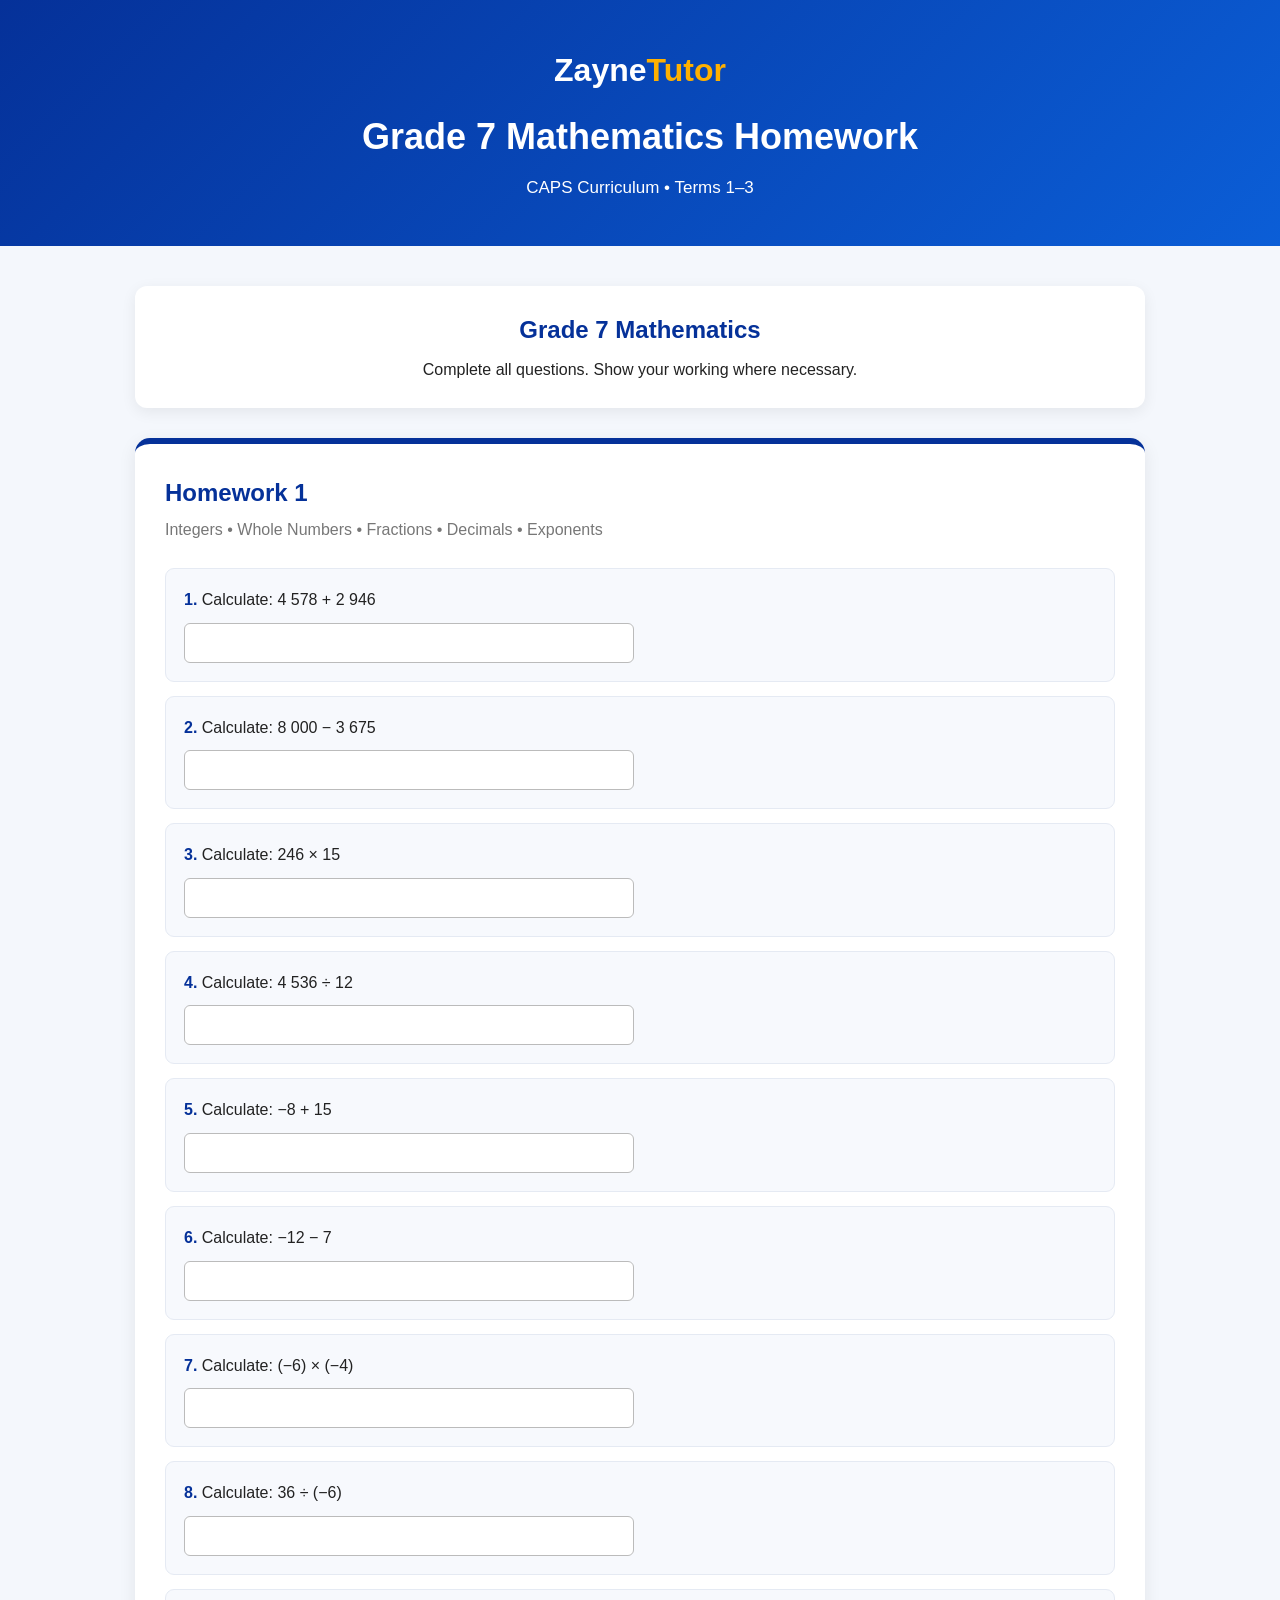
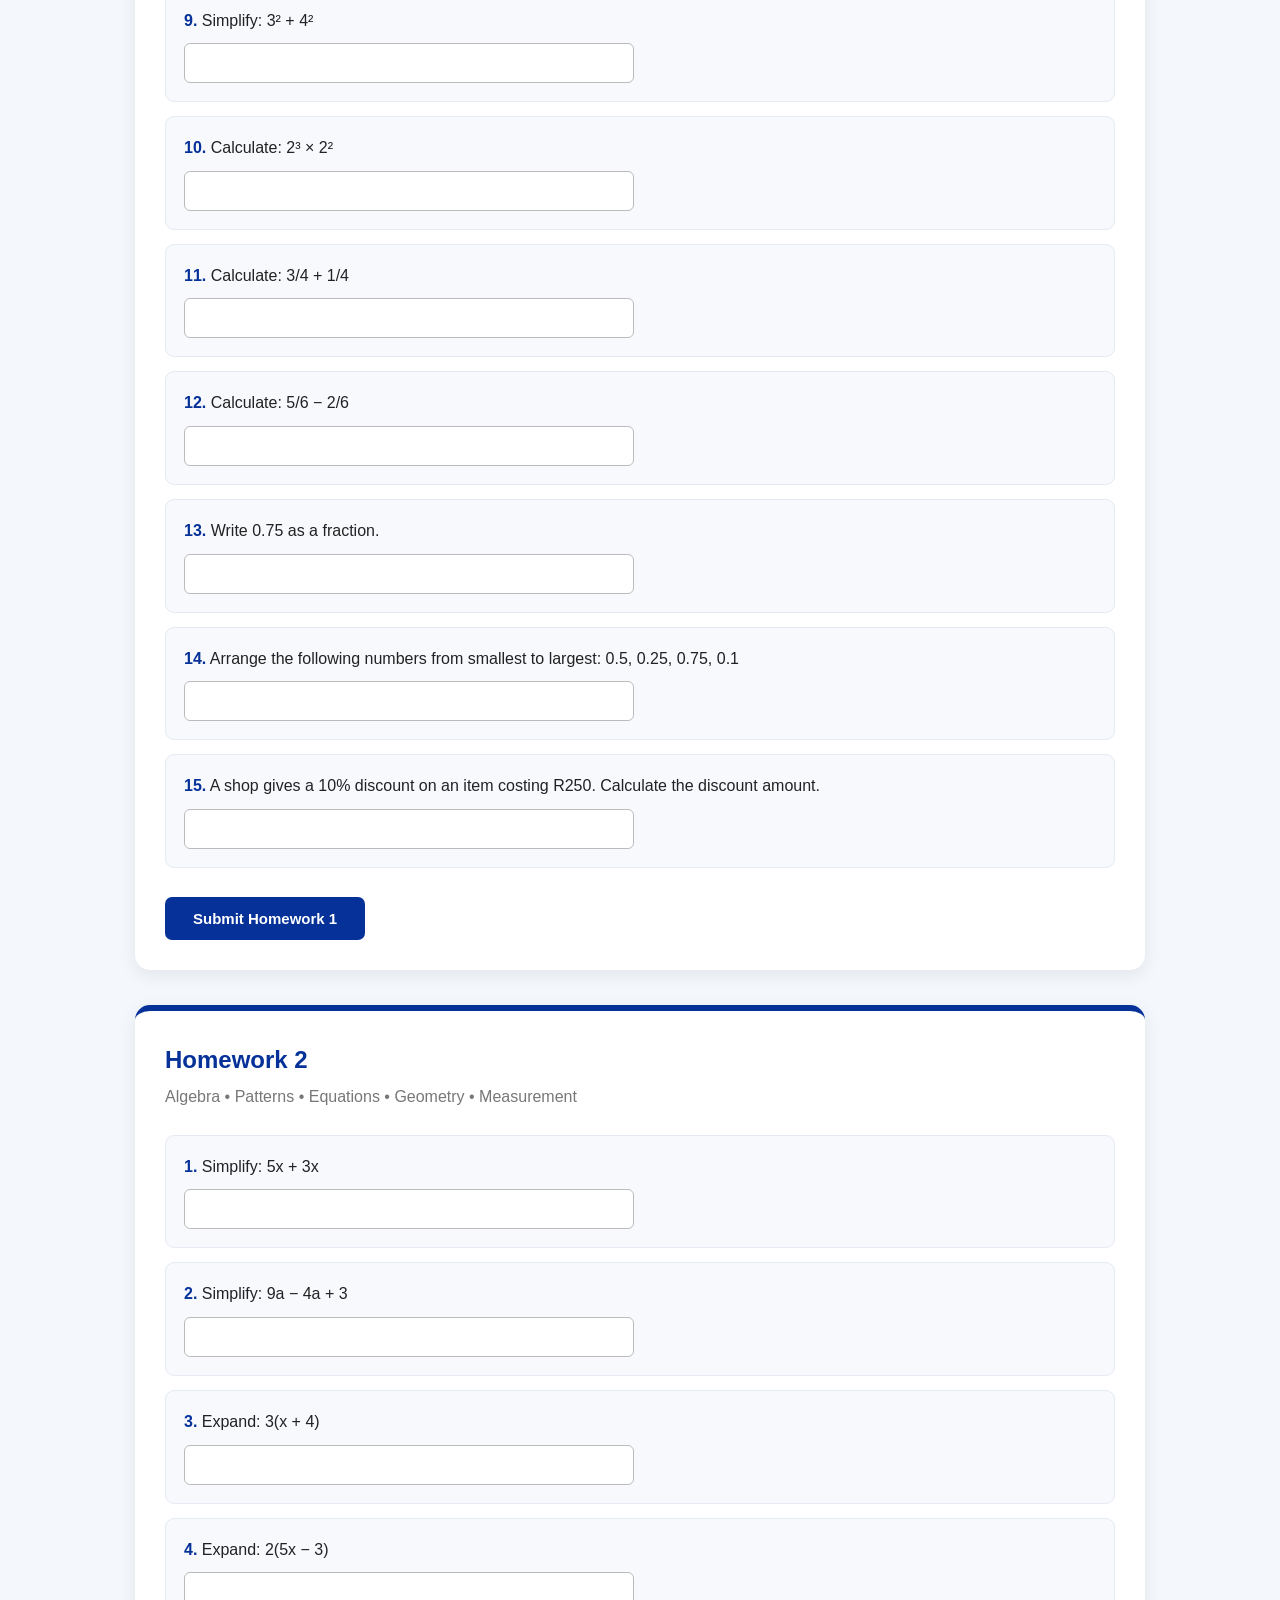
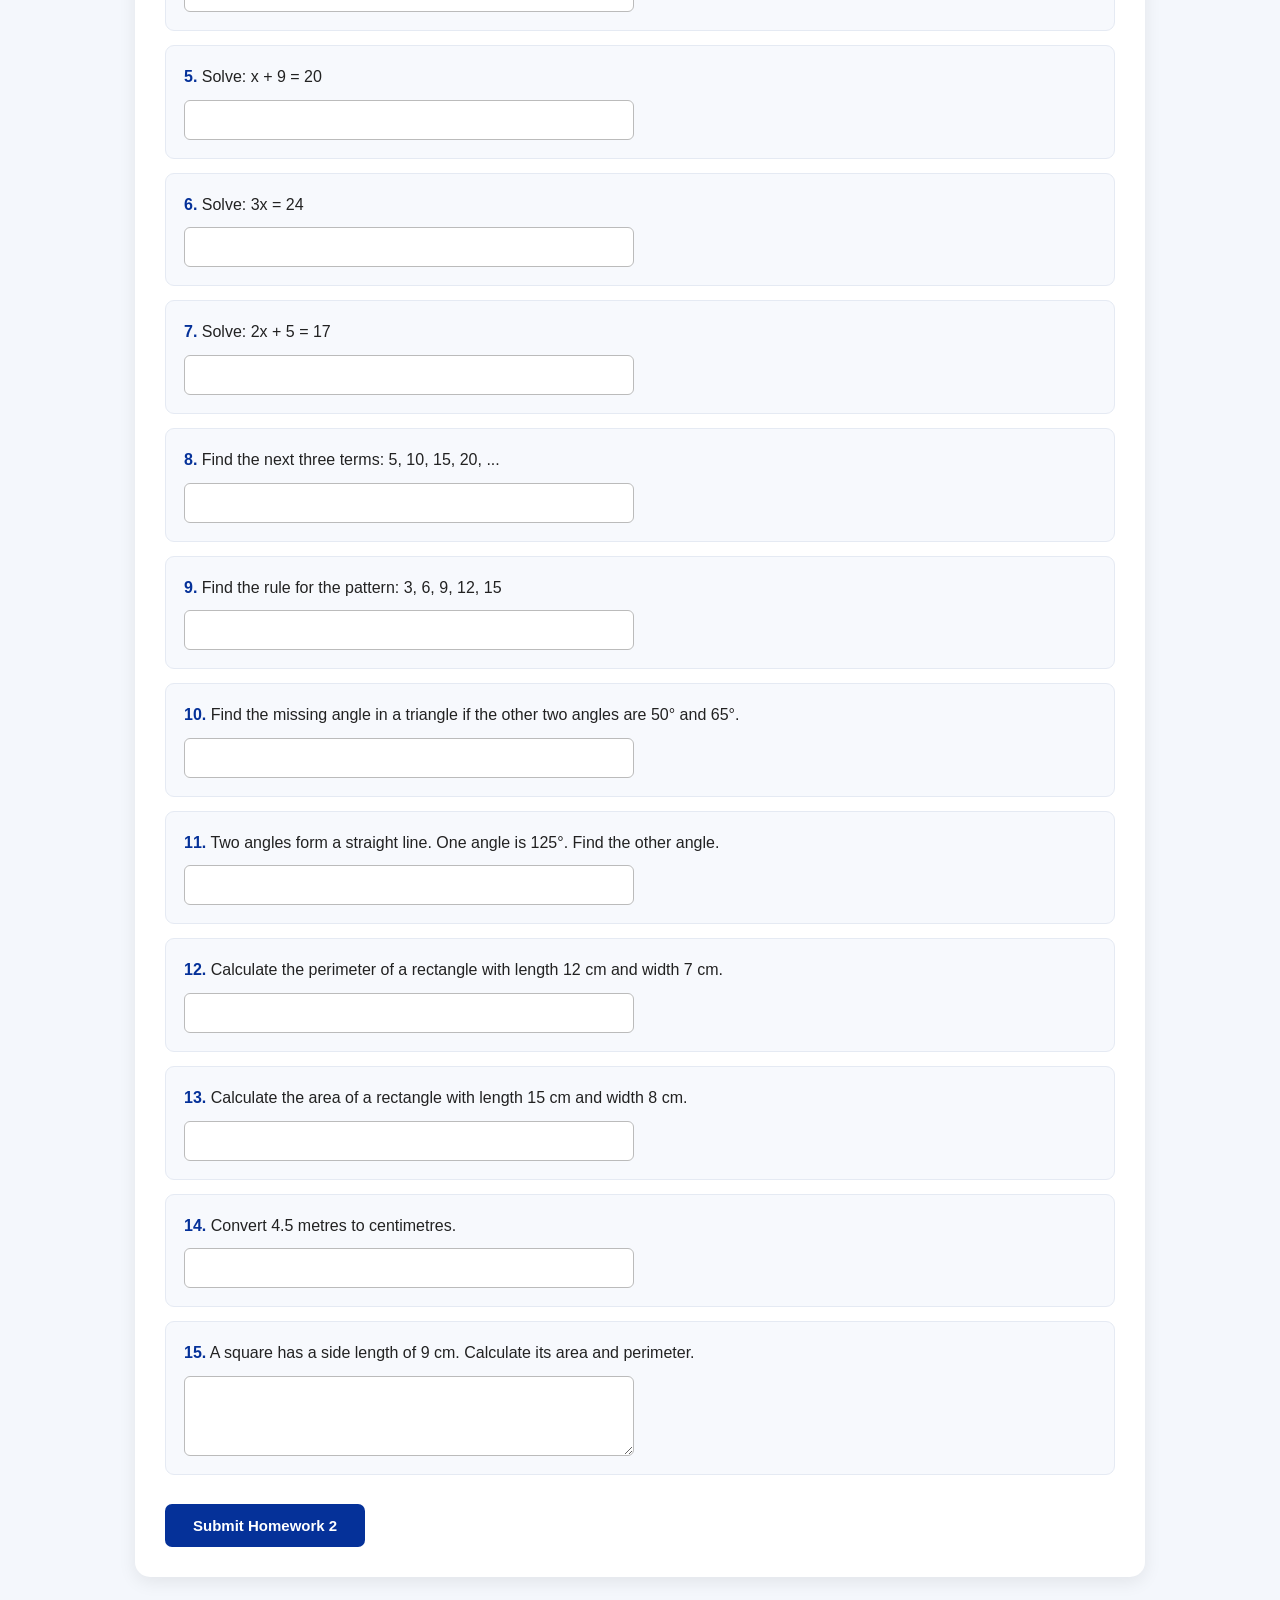
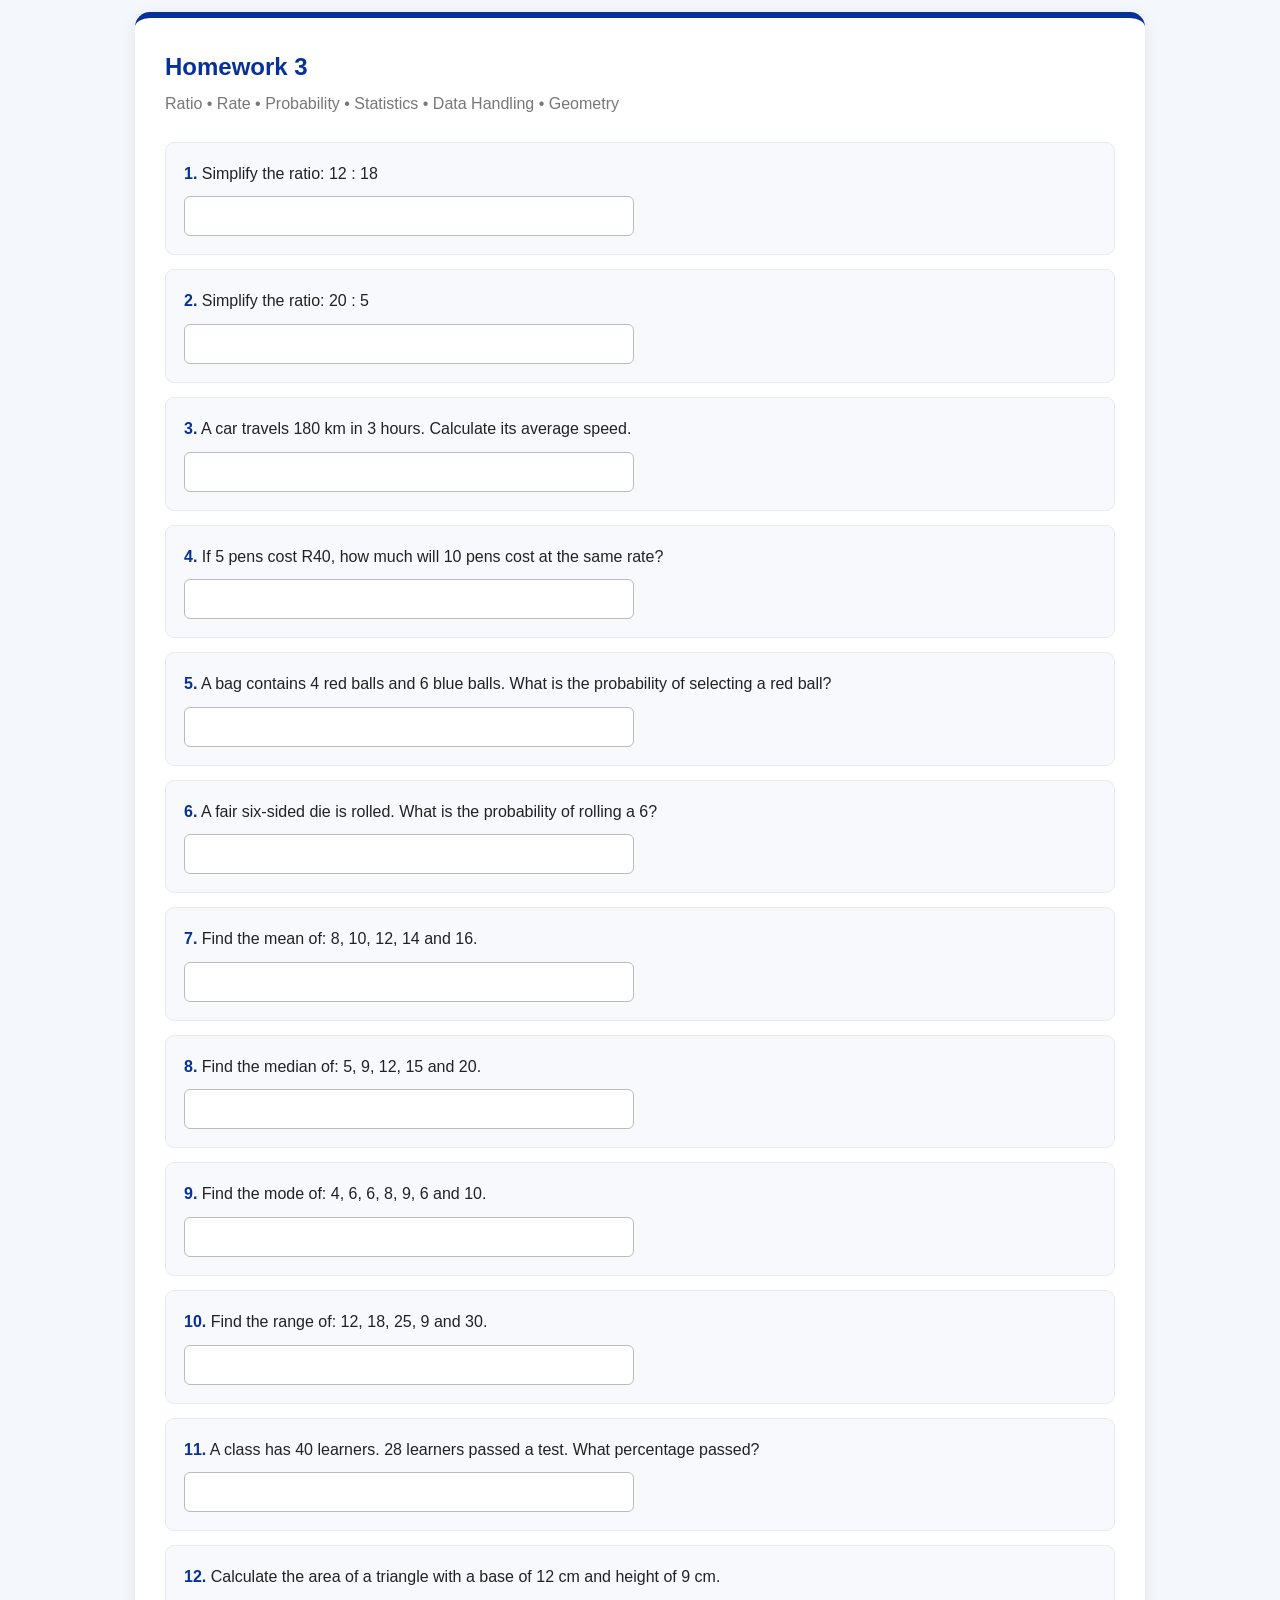
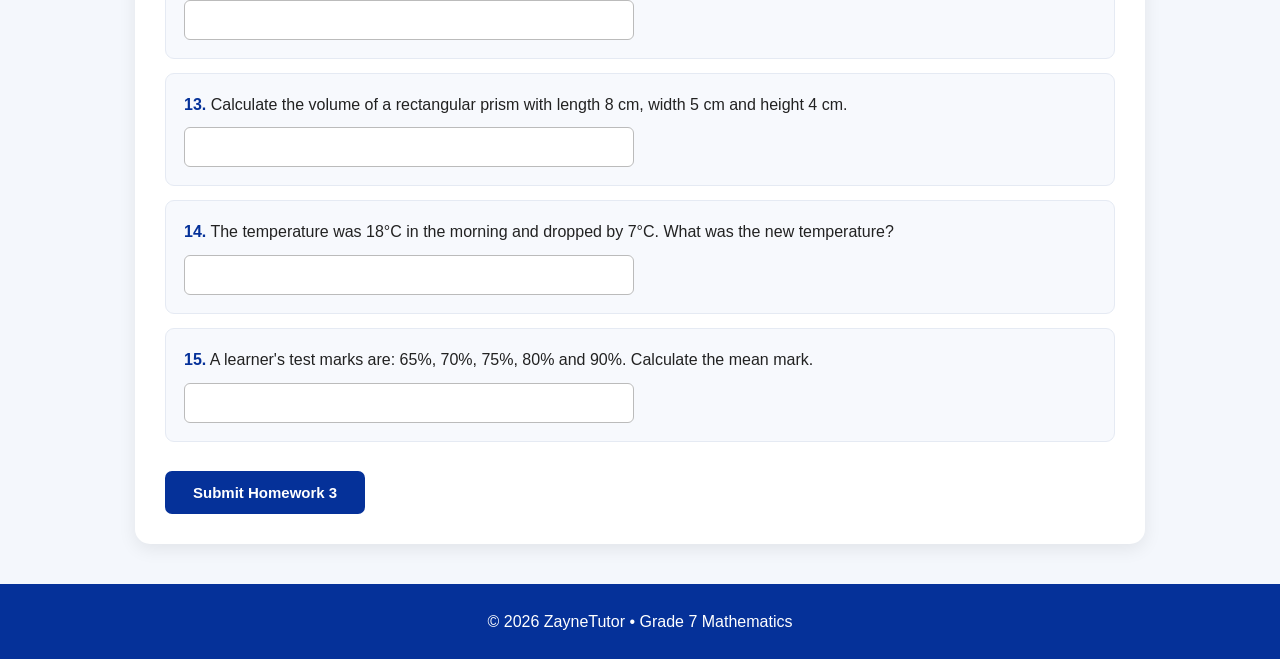
==== grade7.html @ f952f754 "added grade 7 homework" ====
<!DOCTYPE html>
<html lang="en">
<head>
    <meta charset="UTF-8">
    <meta name="viewport" content="width=device-width, initial-scale=1.0">

    <title>Grade 7 Mathematics Homework | ZayneTutor</title>

    <style>
        * {
            margin: 0;
            padding: 0;
            box-sizing: border-box;
        }

        body {
            font-family: Arial, sans-serif;
            background: #f4f7fc;
            color: #222;
            line-height: 1.6;
        }

        header {
            background: linear-gradient(135deg, #053199, #0b5ed7);
            color: white;
            text-align: center;
            padding: 45px 20px;
        }

        .logo {
            font-size: 32px;
            font-weight: bold;
            margin-bottom: 12px;
        }

        .logo span {
            color: #ffb000;
        }

        header h1 {
            font-size: 36px;
            margin-bottom: 8px;
        }

        header p {
            font-size: 17px;
        }

        .container {
            max-width: 1050px;
            margin: 40px auto;
            padding: 0 20px;
        }

        .intro {
            background: white;
            padding: 25px;
            border-radius: 12px;
            margin-bottom: 30px;
            text-align: center;
            box-shadow: 0 4px 15px rgba(0,0,0,0.07);
        }

        .intro h2 {
            color: #053199;
            margin-bottom: 8px;
        }

        .homework {
            background: white;
            padding: 30px;
            margin-bottom: 35px;
            border-radius: 15px;
            border-top: 6px solid #053199;
            box-shadow: 0 5px 18px rgba(0,0,0,0.08);
        }

        .homework h2 {
            color: #053199;
            margin-bottom: 5px;
        }

        .subtitle {
            color: #777;
            margin-bottom: 25px;
        }

        .question {
            background: #f7f9fd;
            border: 1px solid #e5eaf3;
            padding: 18px;
            margin: 14px 0;
            border-radius: 9px;
        }

        .question strong {
            color: #053199;
        }

        .answer {
            display: block;
            width: 100%;
            max-width: 450px;
            padding: 10px;
            margin-top: 10px;
            border: 1px solid #bbb;
            border-radius: 6px;
            font-size: 16px;
        }

        textarea.answer {
            min-height: 80px;
            resize: vertical;
        }

        .submit-btn {
            background: #053199;
            color: white;
            border: none;
            padding: 13px 28px;
            border-radius: 7px;
            cursor: pointer;
            margin-top: 15px;
            font-weight: bold;
            font-size: 15px;
        }

        .submit-btn:hover {
            background: #ff9800;
        }

        footer {
            background: #053199;
            color: white;
            text-align: center;
            padding: 25px;
            margin-top: 40px;
        }

        @media (max-width: 700px) {
            header h1 {
                font-size: 28px;
            }

            .homework {
                padding: 20px;
            }
        }
    </style>
</head>

<body>

<header>

    <div class="logo">
        Zayne<span>Tutor</span>
    </div>

    <h1>Grade 7 Mathematics Homework</h1>

    <p>CAPS Curriculum • Terms 1–3</p>

</header>


<main class="container">

    <div class="intro">

        <h2>Grade 7 Mathematics</h2>

        <p>
            Complete all questions. Show your working where necessary.
        </p>

    </div>


    <!-- =====================================================
         TERM 1
    ====================================================== -->

    <section class="homework">

        <h2>Homework 1</h2>

        <p class="subtitle">
            Integers • Whole Numbers • Fractions • Decimals • Exponents
        </p>


        <div class="question">
            <strong>1.</strong>
            Calculate:
            4 578 + 2 946
            <input class="answer" type="text">
        </div>


        <div class="question">
            <strong>2.</strong>
            Calculate:
            8 000 − 3 675
            <input class="answer" type="text">
        </div>


        <div class="question">
            <strong>3.</strong>
            Calculate:
            246 × 15
            <input class="answer" type="text">
        </div>


        <div class="question">
            <strong>4.</strong>
            Calculate:
            4 536 ÷ 12
            <input class="answer" type="text">
        </div>


        <div class="question">
            <strong>5.</strong>
            Calculate:
            −8 + 15
            <input class="answer" type="text">
        </div>


        <div class="question">
            <strong>6.</strong>
            Calculate:
            −12 − 7
            <input class="answer" type="text">
        </div>


        <div class="question">
            <strong>7.</strong>
            Calculate:
            (−6) × (−4)
            <input class="answer" type="text">
        </div>


        <div class="question">
            <strong>8.</strong>
            Calculate:
            36 ÷ (−6)
            <input class="answer" type="text">
        </div>


        <div class="question">
            <strong>9.</strong>
            Simplify:
            3² + 4²
            <input class="answer" type="text">
        </div>


        <div class="question">
            <strong>10.</strong>
            Calculate:
            2³ × 2²
            <input class="answer" type="text">
        </div>


        <div class="question">
            <strong>11.</strong>
            Calculate:
            3/4 + 1/4
            <input class="answer" type="text">
        </div>


        <div class="question">
            <strong>12.</strong>
            Calculate:
            5/6 − 2/6
            <input class="answer" type="text">
        </div>


        <div class="question">
            <strong>13.</strong>
            Write 0.75 as a fraction.
            <input class="answer" type="text">
        </div>


        <div class="question">
            <strong>14.</strong>
            Arrange the following numbers from smallest
            to largest:
            0.5, 0.25, 0.75, 0.1
            <input class="answer" type="text">
        </div>


        <div class="question">
            <strong>15.</strong>
            A shop gives a 10% discount on an item
            costing R250. Calculate the discount amount.
            <input class="answer" type="text">
        </div>


        <button class="submit-btn">
            Submit Homework 1
        </button>

    </section>


    <!-- =====================================================
         TERM 2
    ====================================================== -->

    <section class="homework">

        <h2>Homework 2</h2>

        <p class="subtitle">
            Algebra • Patterns • Equations • Geometry • Measurement
        </p>


        <div class="question">
            <strong>1.</strong>
            Simplify:
            5x + 3x
            <input class="answer" type="text">
        </div>


        <div class="question">
            <strong>2.</strong>
            Simplify:
            9a − 4a + 3
            <input class="answer" type="text">
        </div>


        <div class="question">
            <strong>3.</strong>
            Expand:
            3(x + 4)
            <input class="answer" type="text">
        </div>


        <div class="question">
            <strong>4.</strong>
            Expand:
            2(5x − 3)
            <input class="answer" type="text">
        </div>


        <div class="question">
            <strong>5.</strong>
            Solve:
            x + 9 = 20
            <input class="answer" type="text">
        </div>


        <div class="question">
            <strong>6.</strong>
            Solve:
            3x = 24
            <input class="answer" type="text">
        </div>


        <div class="question">
            <strong>7.</strong>
            Solve:
            2x + 5 = 17
            <input class="answer" type="text">
        </div>


        <div class="question">
            <strong>8.</strong>
            Find the next three terms:
            5, 10, 15, 20, ...
            <input class="answer" type="text">
        </div>


        <div class="question">
            <strong>9.</strong>
            Find the rule for the pattern:
            3, 6, 9, 12, 15
            <input class="answer" type="text">
        </div>


        <div class="question">
            <strong>10.</strong>
            Find the missing angle in a triangle
            if the other two angles are 50° and 65°.
            <input class="answer" type="text">
        </div>


        <div class="question">
            <strong>11.</strong>
            Two angles form a straight line.
            One angle is 125°.
            Find the other angle.
            <input class="answer" type="text">
        </div>


        <div class="question">
            <strong>12.</strong>
            Calculate the perimeter of a rectangle
            with length 12 cm and width 7 cm.
            <input class="answer" type="text">
        </div>


        <div class="question">
            <strong>13.</strong>
            Calculate the area of a rectangle
            with length 15 cm and width 8 cm.
            <input class="answer" type="text">
        </div>


        <div class="question">
            <strong>14.</strong>
            Convert 4.5 metres to centimetres.
            <input class="answer" type="text">
        </div>


        <div class="question">
            <strong>15.</strong>
            A square has a side length of 9 cm.
            Calculate its area and perimeter.
            <textarea class="answer"></textarea>
        </div>


        <button class="submit-btn">
            Submit Homework 2
        </button>

    </section>


    <!-- =====================================================
         TERM 3
    ====================================================== -->

    <section class="homework">

        <h2>Homework 3</h2>

        <p class="subtitle">
            Ratio • Rate • Probability • Statistics • Data Handling • Geometry
        </p>


        <div class="question">
            <strong>1.</strong>
            Simplify the ratio:
            12 : 18
            <input class="answer" type="text">
        </div>


        <div class="question">
            <strong>2.</strong>
            Simplify the ratio:
            20 : 5
            <input class="answer" type="text">
        </div>


        <div class="question">
            <strong>3.</strong>
            A car travels 180 km in 3 hours.
            Calculate its average speed.
            <input class="answer" type="text">
        </div>


        <div class="question">
            <strong>4.</strong>
            If 5 pens cost R40,
            how much will 10 pens cost at the same rate?
            <input class="answer" type="text">
        </div>


        <div class="question">
            <strong>5.</strong>
            A bag contains 4 red balls and 6 blue balls.
            What is the probability of selecting a red ball?
            <input class="answer" type="text">
        </div>


        <div class="question">
            <strong>6.</strong>
            A fair six-sided die is rolled.
            What is the probability of rolling a 6?
            <input class="answer" type="text">
        </div>


        <div class="question">
            <strong>7.</strong>
            Find the mean of:
            8, 10, 12, 14 and 16.
            <input class="answer" type="text">
        </div>


        <div class="question">
            <strong>8.</strong>
            Find the median of:
            5, 9, 12, 15 and 20.
            <input class="answer" type="text">
        </div>


        <div class="question">
            <strong>9.</strong>
            Find the mode of:
            4, 6, 6, 8, 9, 6 and 10.
            <input class="answer" type="text">
        </div>


        <div class="question">
            <strong>10.</strong>
            Find the range of:
            12, 18, 25, 9 and 30.
            <input class="answer" type="text">
        </div>


        <div class="question">
            <strong>11.</strong>
            A class has 40 learners.
            28 learners passed a test.
            What percentage passed?
            <input class="answer" type="text">
        </div>


        <div class="question">
            <strong>12.</strong>
            Calculate the area of a triangle
            with a base of 12 cm and height of 9 cm.
            <input class="answer" type="text">
        </div>


        <div class="question">
            <strong>13.</strong>
            Calculate the volume of a rectangular prism
            with length 8 cm, width 5 cm and height 4 cm.
            <input class="answer" type="text">
        </div>


        <div class="question">
            <strong>14.</strong>
            The temperature was 18°C in the morning
            and dropped by 7°C.
            What was the new temperature?
            <input class="answer" type="text">
        </div>


        <div class="question">
            <strong>15.</strong>
            A learner's test marks are:
            65%, 70%, 75%, 80% and 90%.
            Calculate the mean mark.
            <input class="answer" type="text">
        </div>


        <button class="submit-btn">
            Submit Homework 3
        </button>

    </section>

</main>


<footer>

    <p>&copy; 2026 ZayneTutor • Grade 7 Mathematics</p>

</footer>

</body>
</html>
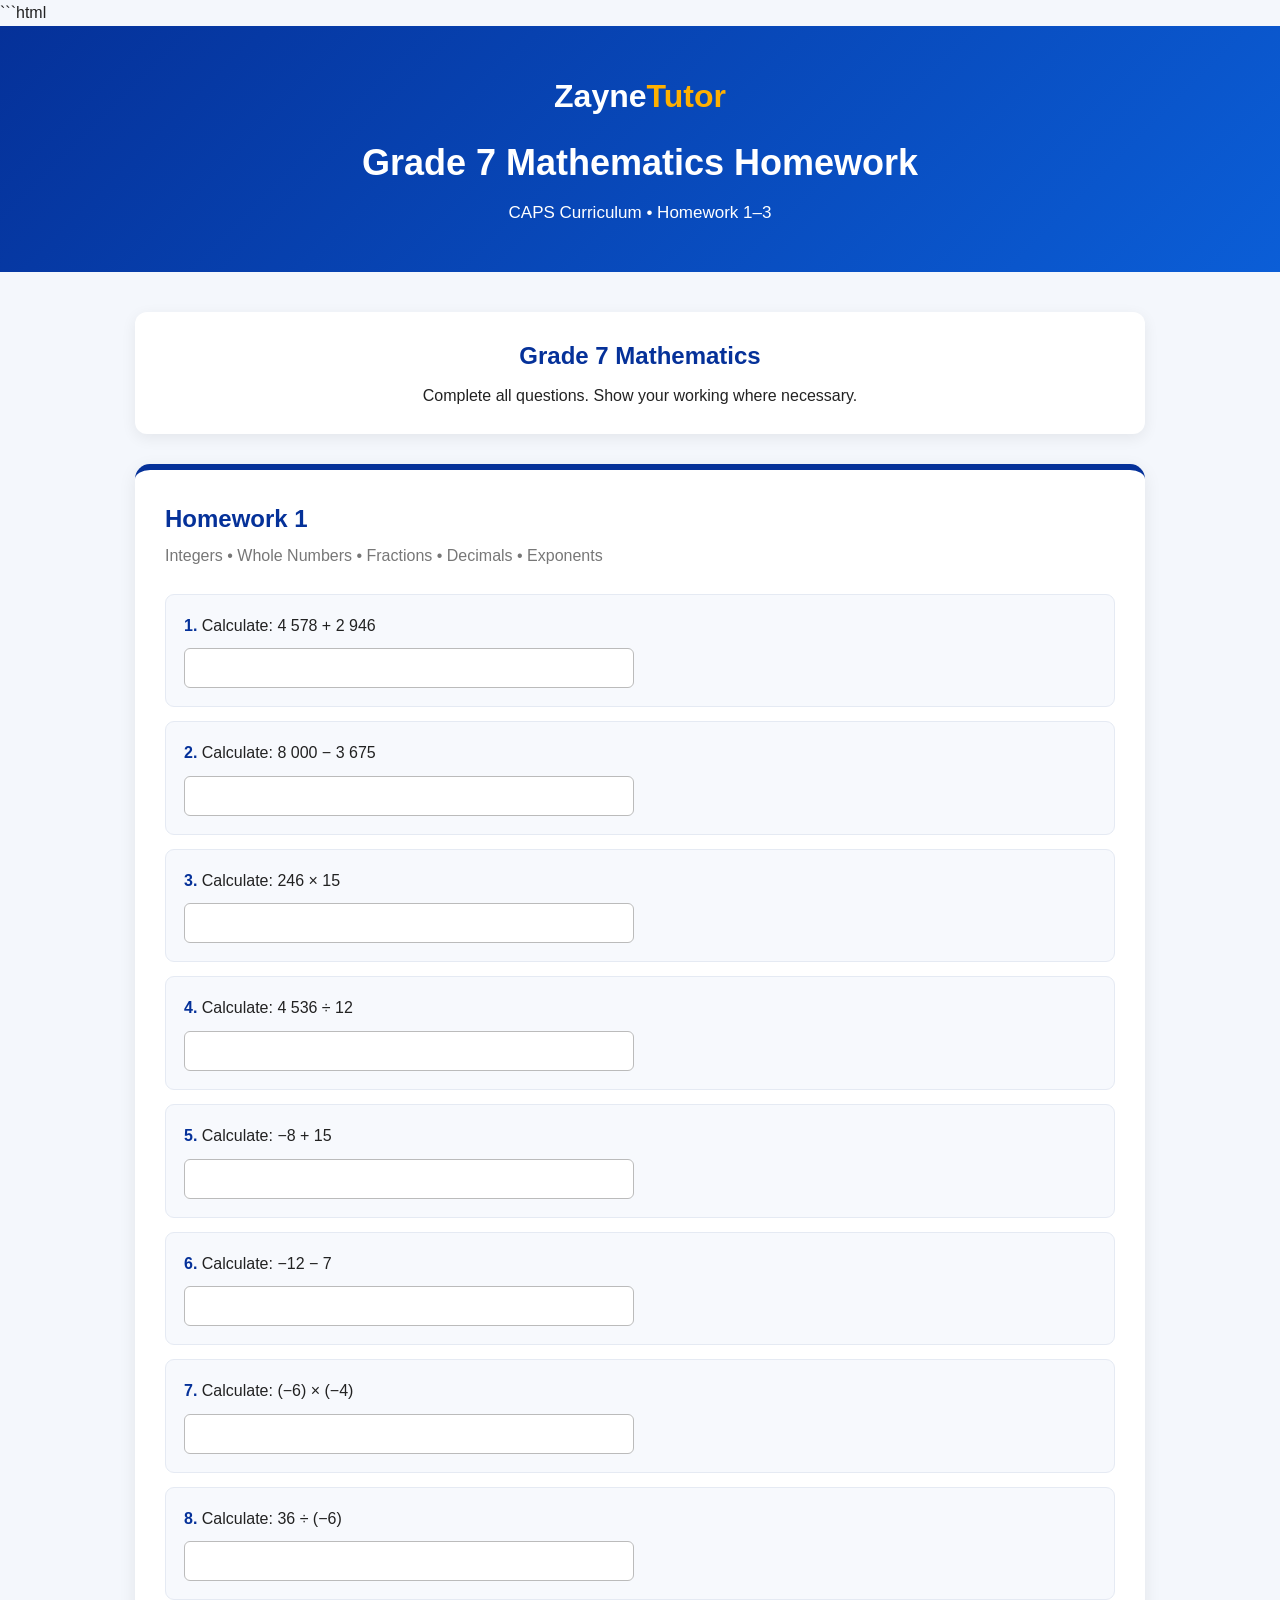
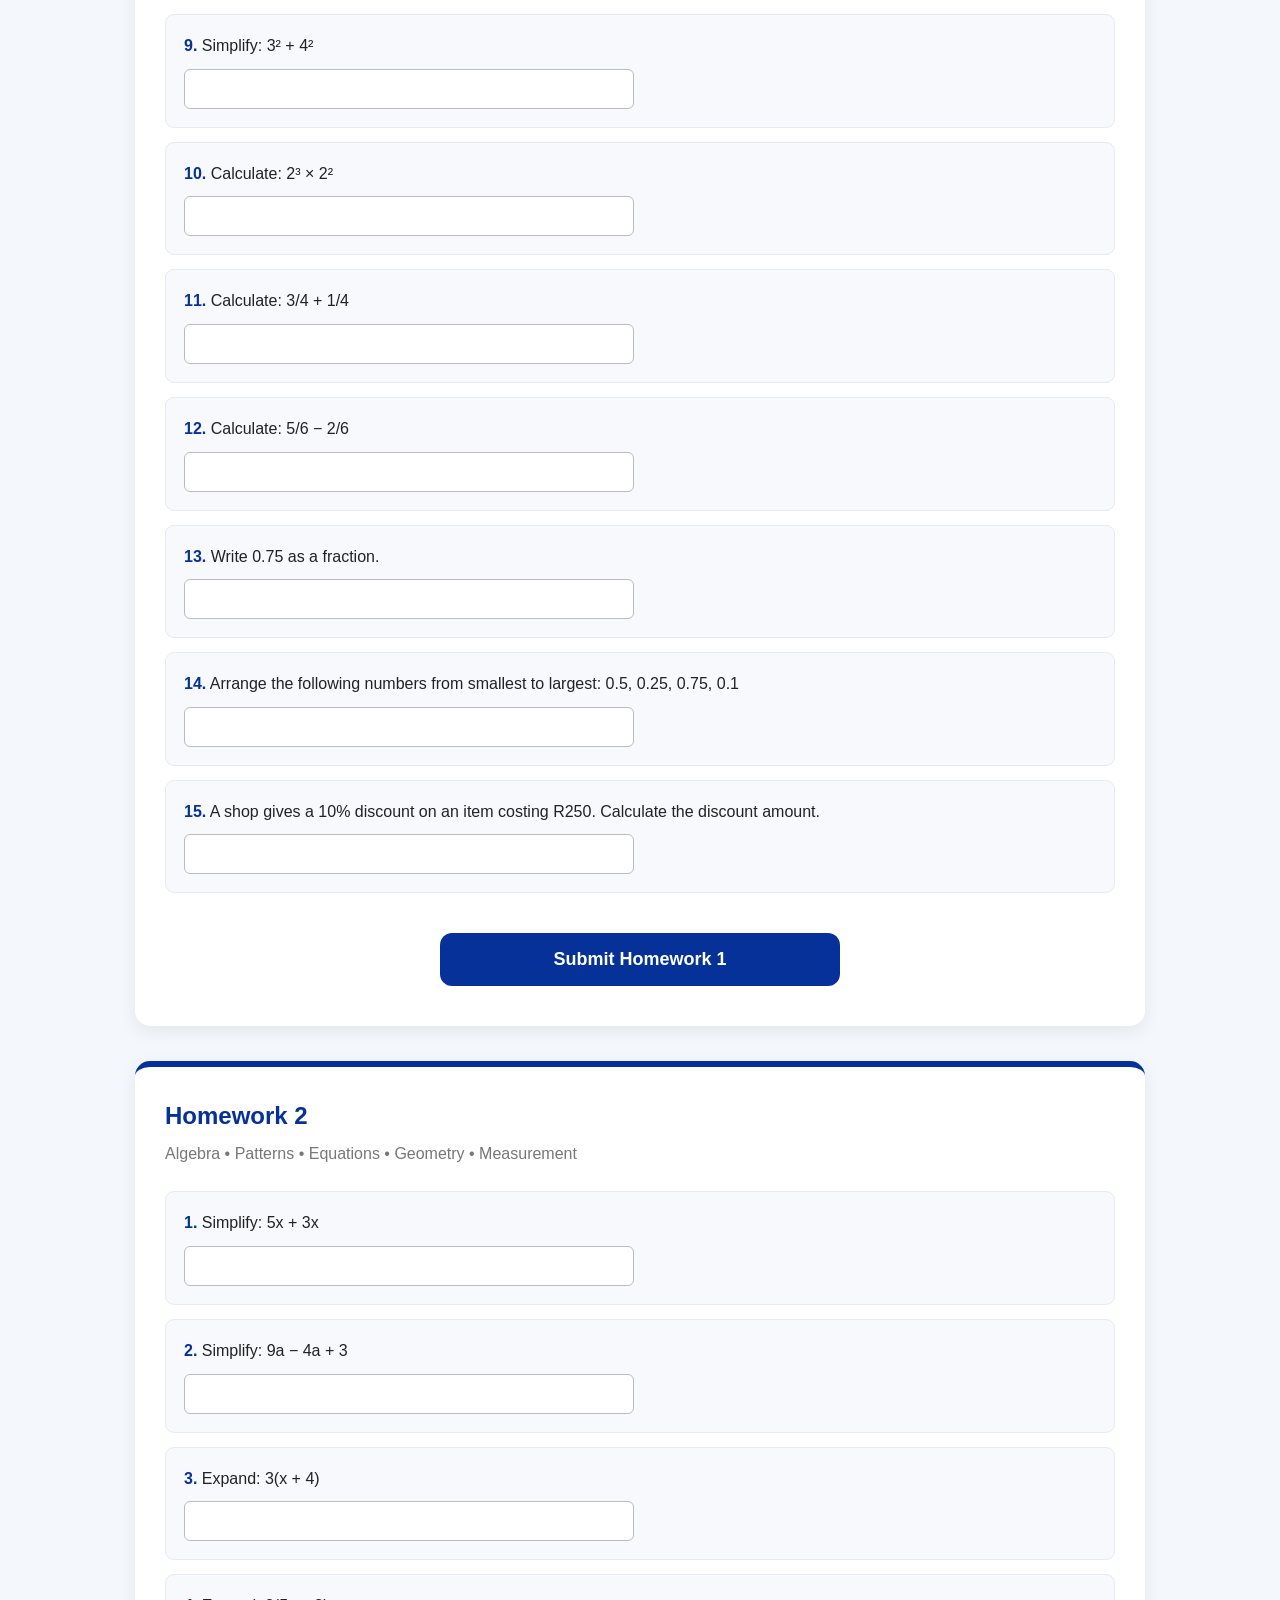
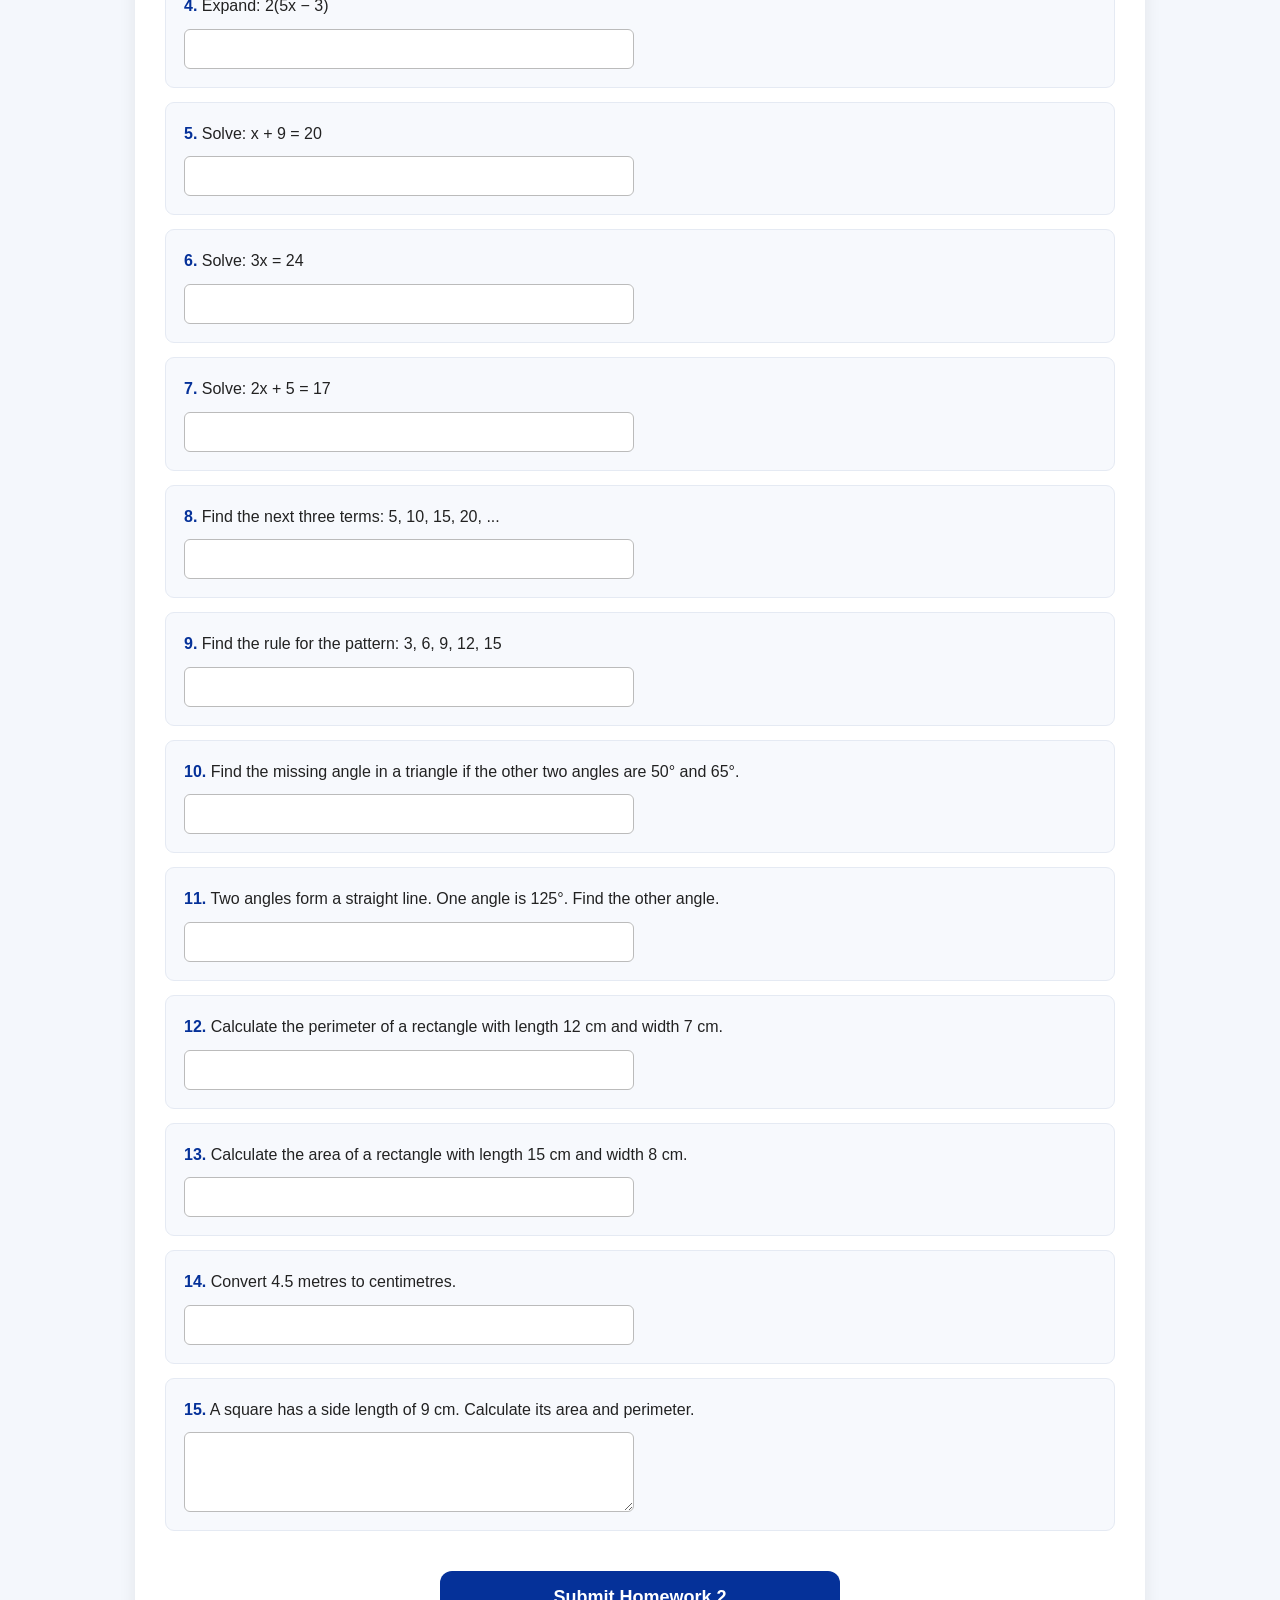
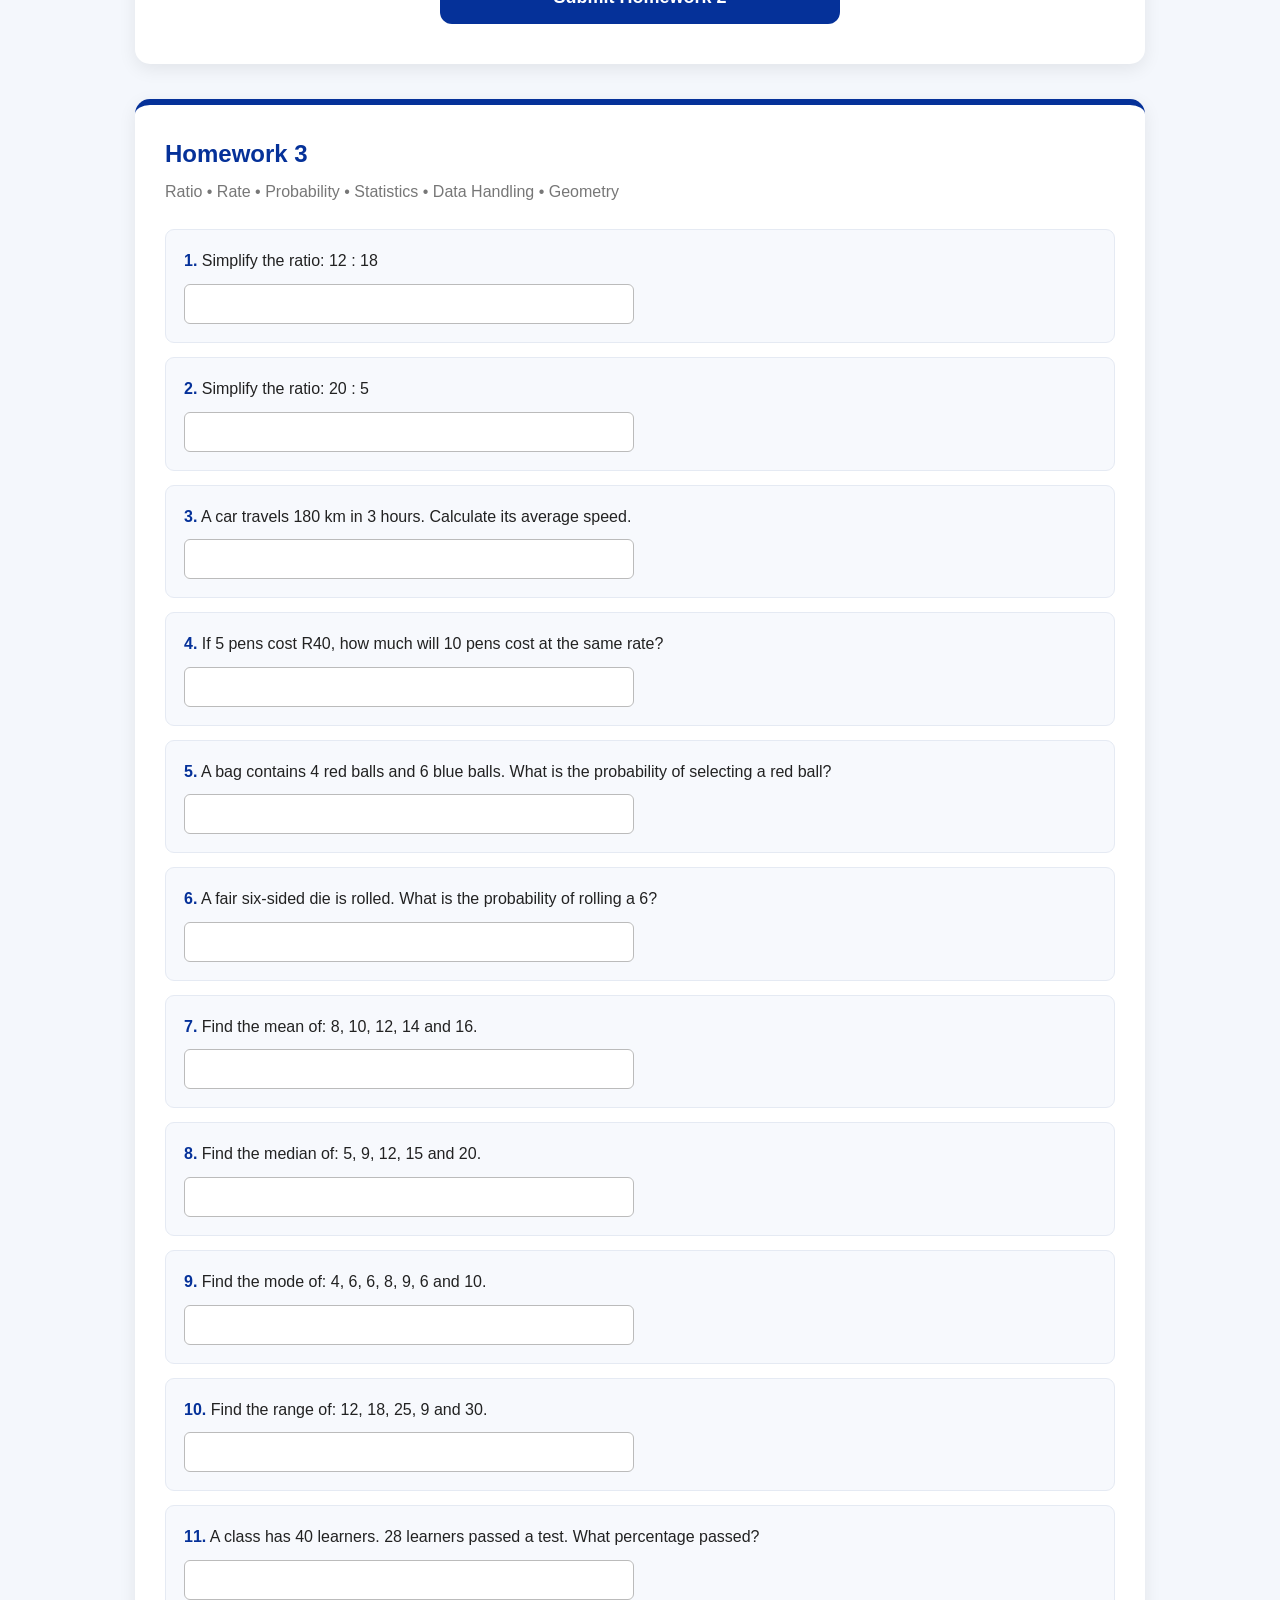
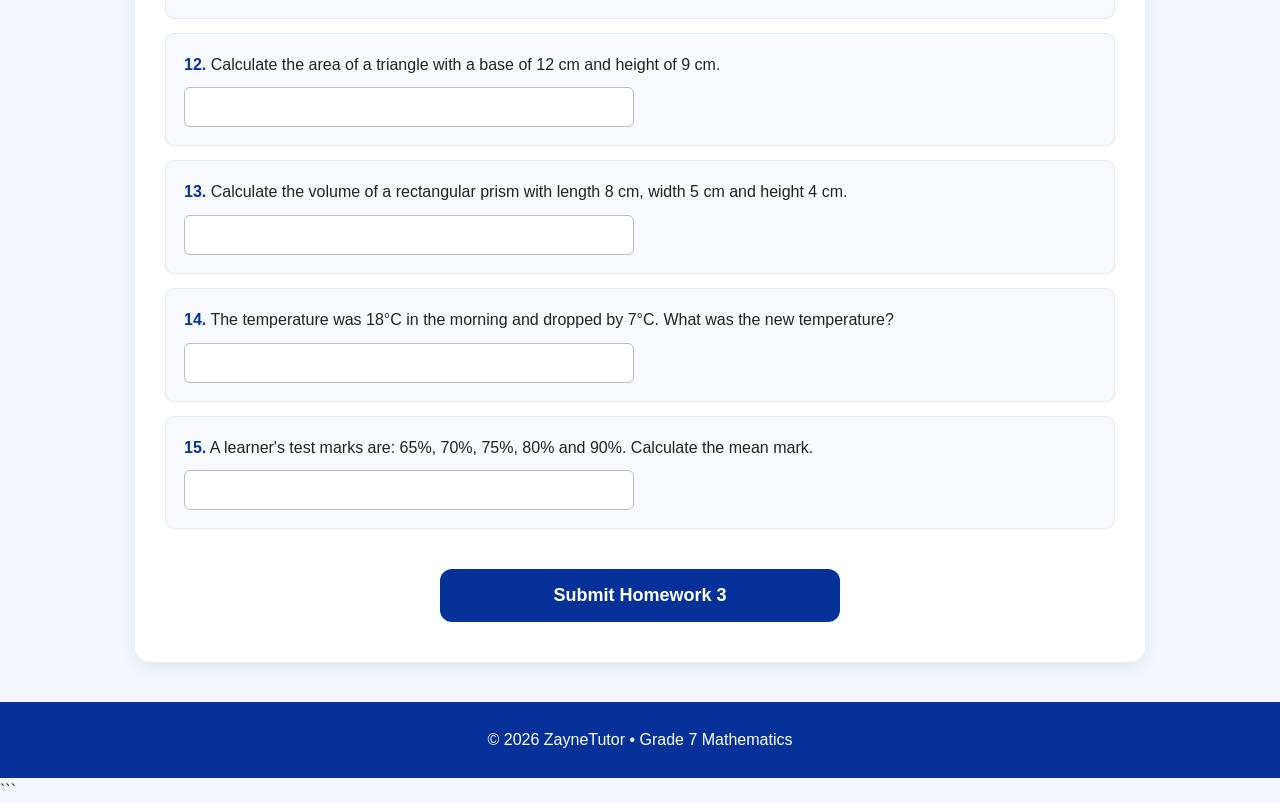
==== commit 2bb42a55: "set automatic marking" ====
--- a/grade7.html
+++ b/grade7.html
@@ -1,4 +1,4 @@
-
+```html
 <!DOCTYPE html>
 <html lang="en">
 <head>
@@ -115,19 +115,116 @@
         }
 
         .submit-btn {
+            display: block;
+            width: 100%;
+            max-width: 400px;
+            margin: 40px auto 10px;
+            padding: 16px;
+            border: none;
+            border-radius: 12px;
             background: #053199;
             color: white;
-            border: none;
-            padding: 13px 28px;
-            border-radius: 7px;
+            font-size: 18px;
+            font-weight: bold;
             cursor: pointer;
-            margin-top: 15px;
-            font-weight: bold;
-            font-size: 15px;
         }
 
         .submit-btn:hover {
-            background: #ff9800;
+            background: #0b5ed7;
+        }
+
+        /* =========================
+           RESULTS
+        ========================= */
+
+        .results-box {
+            max-width: 1000px;
+            margin: 40px auto;
+            padding: 30px;
+            background: white;
+            border-radius: 20px;
+            box-shadow: 0 10px 30px rgba(0,0,0,0.08);
+        }
+
+        .results-box h2 {
+            color: #053199;
+            text-align: center;
+            margin-bottom: 25px;
+        }
+
+        .result-summary {
+            display: grid;
+            grid-template-columns: repeat(4, 1fr);
+            gap: 15px;
+        }
+
+        .result-summary > div {
+            padding: 20px;
+            background: #f4f7fc;
+            border-radius: 15px;
+            text-align: center;
+        }
+
+        .result-summary span {
+            display: block;
+            color: #555;
+            margin-bottom: 8px;
+        }
+
+        .result-summary strong {
+            display: block;
+            font-size: 24px;
+            color: #053199;
+        }
+
+        .result-summary .overall {
+            background: #053199;
+            color: white;
+        }
+
+        .result-summary .overall span,
+        .result-summary .overall strong,
+        .result-summary .overall small {
+            color: white;
+        }
+
+        #feedback {
+            text-align: center;
+            margin: 25px 0;
+            color: #053199;
+        }
+
+        .answer-result {
+            padding: 12px 15px;
+            margin: 8px 0;
+            border-radius: 10px;
+        }
+
+        .correct-result {
+            background: #e8f7ee;
+            border-left: 5px solid #28a745;
+        }
+
+        .incorrect-result {
+            background: #fff0f0;
+            border-left: 5px solid #dc3545;
+        }
+
+        .incorrect-result span {
+            display: block;
+            margin-top: 5px;
+        }
+
+        input.correct,
+        textarea.correct {
+            border: 2px solid #28a745;
+            background: #e8f7ee;
+        }
+
+        input.incorrect,
+        textarea.incorrect {
+            border: 2px solid #dc3545;
+            background: #fff0f0;
         }
 
         footer {
@@ -138,7 +235,24 @@
             margin-top: 40px;
         }
 
+        @media (max-width: 768px) {
+
+            .result-summary {
+                grid-template-columns: 1fr 1fr;
+            }
+
+        }
+
+        @media (max-width: 500px) {
+
+            .result-summary {
+                grid-template-columns: 1fr;
+            }
+
+        }
+
         @media (max-width: 700px) {
+
             header h1 {
                 font-size: 28px;
             }
@@ -146,6 +260,7 @@
             .homework {
                 padding: 20px;
             }
+
         }
     </style>
 </head>
@@ -160,7 +275,7 @@
 
     <h1>Grade 7 Mathematics Homework</h1>
 
-    <p>CAPS Curriculum • Terms 1–3</p>
+    <p>CAPS Curriculum • Homework 1–3</p>
 
 </header>
 
@@ -179,7 +294,7 @@
 
 
     <!-- =====================================================
-         TERM 1
+         HOMEWORK 1
     ====================================================== -->
 
     <section class="homework">
@@ -195,123 +310,109 @@
             <strong>1.</strong>
             Calculate:
             4 578 + 2 946
-            <input class="answer" type="text">
-        </div>
-
+            <input class="answer" type="text" id="q1">
+        </div>
 
         <div class="question">
             <strong>2.</strong>
             Calculate:
             8 000 − 3 675
-            <input class="answer" type="text">
-        </div>
-
+            <input class="answer" type="text" id="q2">
+        </div>
 
         <div class="question">
             <strong>3.</strong>
             Calculate:
             246 × 15
-            <input class="answer" type="text">
-        </div>
-
+            <input class="answer" type="text" id="q3">
+        </div>
 
         <div class="question">
             <strong>4.</strong>
             Calculate:
             4 536 ÷ 12
-            <input class="answer" type="text">
-        </div>
-
+            <input class="answer" type="text" id="q4">
+        </div>
 
         <div class="question">
             <strong>5.</strong>
             Calculate:
             −8 + 15
-            <input class="answer" type="text">
-        </div>
-
+            <input class="answer" type="text" id="q5">
+        </div>
 
         <div class="question">
             <strong>6.</strong>
             Calculate:
             −12 − 7
-            <input class="answer" type="text">
-        </div>
-
+            <input class="answer" type="text" id="q6">
+        </div>
 
         <div class="question">
             <strong>7.</strong>
             Calculate:
             (−6) × (−4)
-            <input class="answer" type="text">
-        </div>
-
+            <input class="answer" type="text" id="q7">
+        </div>
 
         <div class="question">
             <strong>8.</strong>
             Calculate:
             36 ÷ (−6)
-            <input class="answer" type="text">
-        </div>
-
+            <input class="answer" type="text" id="q8">
+        </div>
 
         <div class="question">
             <strong>9.</strong>
             Simplify:
             3² + 4²
-            <input class="answer" type="text">
-        </div>
-
+            <input class="answer" type="text" id="q9">
+        </div>
 
         <div class="question">
             <strong>10.</strong>
             Calculate:
             2³ × 2²
-            <input class="answer" type="text">
-        </div>
-
+            <input class="answer" type="text" id="q10">
+        </div>
 
         <div class="question">
             <strong>11.</strong>
             Calculate:
             3/4 + 1/4
-            <input class="answer" type="text">
-        </div>
-
+            <input class="answer" type="text" id="q11">
+        </div>
 
         <div class="question">
             <strong>12.</strong>
             Calculate:
             5/6 − 2/6
-            <input class="answer" type="text">
-        </div>
-
+            <input class="answer" type="text" id="q12">
+        </div>
 
         <div class="question">
             <strong>13.</strong>
             Write 0.75 as a fraction.
-            <input class="answer" type="text">
-        </div>
-
+            <input class="answer" type="text" id="q13">
+        </div>
 
         <div class="question">
             <strong>14.</strong>
             Arrange the following numbers from smallest
             to largest:
             0.5, 0.25, 0.75, 0.1
-            <input class="answer" type="text">
-        </div>
-
+            <input class="answer" type="text" id="q14">
+        </div>
 
         <div class="question">
             <strong>15.</strong>
             A shop gives a 10% discount on an item
             costing R250. Calculate the discount amount.
-            <input class="answer" type="text">
-        </div>
-
-
-        <button class="submit-btn">
+            <input class="answer" type="text" id="q15">
+        </div>
+
+
+        <button class="submit-btn" onclick="markHomework(1, 15)">
             Submit Homework 1
         </button>
 
@@ -319,7 +420,7 @@
 
 
     <!-- =====================================================
-         TERM 2
+         HOMEWORK 2
     ====================================================== -->
 
     <section class="homework">
@@ -335,123 +436,109 @@
             <strong>1.</strong>
             Simplify:
             5x + 3x
-            <input class="answer" type="text">
-        </div>
-
+            <input class="answer" type="text" id="q16">
+        </div>
 
         <div class="question">
             <strong>2.</strong>
             Simplify:
             9a − 4a + 3
-            <input class="answer" type="text">
-        </div>
-
+            <input class="answer" type="text" id="q17">
+        </div>
 
         <div class="question">
             <strong>3.</strong>
             Expand:
             3(x + 4)
-            <input class="answer" type="text">
-        </div>
-
+            <input class="answer" type="text" id="q18">
+        </div>
 
         <div class="question">
             <strong>4.</strong>
             Expand:
             2(5x − 3)
-            <input class="answer" type="text">
-        </div>
-
+            <input class="answer" type="text" id="q19">
+        </div>
 
         <div class="question">
             <strong>5.</strong>
             Solve:
             x + 9 = 20
-            <input class="answer" type="text">
-        </div>
-
+            <input class="answer" type="text" id="q20">
+        </div>
 
         <div class="question">
             <strong>6.</strong>
             Solve:
             3x = 24
-            <input class="answer" type="text">
-        </div>
-
+            <input class="answer" type="text" id="q21">
+        </div>
 
         <div class="question">
             <strong>7.</strong>
             Solve:
             2x + 5 = 17
-            <input class="answer" type="text">
-        </div>
-
+            <input class="answer" type="text" id="q22">
+        </div>
 
         <div class="question">
             <strong>8.</strong>
             Find the next three terms:
             5, 10, 15, 20, ...
-            <input class="answer" type="text">
-        </div>
-
+            <input class="answer" type="text" id="q23">
+        </div>
 
         <div class="question">
             <strong>9.</strong>
             Find the rule for the pattern:
             3, 6, 9, 12, 15
-            <input class="answer" type="text">
-        </div>
-
+            <input class="answer" type="text" id="q24">
+        </div>
 
         <div class="question">
             <strong>10.</strong>
             Find the missing angle in a triangle
             if the other two angles are 50° and 65°.
-            <input class="answer" type="text">
-        </div>
-
+            <input class="answer" type="text" id="q25">
+        </div>
 
         <div class="question">
             <strong>11.</strong>
             Two angles form a straight line.
             One angle is 125°.
             Find the other angle.
-            <input class="answer" type="text">
-        </div>
-
+            <input class="answer" type="text" id="q26">
+        </div>
 
         <div class="question">
             <strong>12.</strong>
             Calculate the perimeter of a rectangle
             with length 12 cm and width 7 cm.
-            <input class="answer" type="text">
-        </div>
-
+            <input class="answer" type="text" id="q27">
+        </div>
 
         <div class="question">
             <strong>13.</strong>
             Calculate the area of a rectangle
             with length 15 cm and width 8 cm.
-            <input class="answer" type="text">
-        </div>
-
+            <input class="answer" type="text" id="q28">
+        </div>
 
         <div class="question">
             <strong>14.</strong>
             Convert 4.5 metres to centimetres.
-            <input class="answer" type="text">
-        </div>
-
+            <input class="answer" type="text" id="q29">
+        </div>
 
         <div class="question">
             <strong>15.</strong>
             A square has a side length of 9 cm.
             Calculate its area and perimeter.
-            <textarea class="answer"></textarea>
-        </div>
-
-
-        <button class="submit-btn">
+            <textarea class="answer" id="q30"></textarea>
+        </div>
+
+
+        <button class="submit-btn" onclick="markHomework(16, 30)">
             Submit Homework 2
         </button>
 
@@ -459,7 +546,7 @@
 
 
     <!-- =====================================================
-         TERM 3
+         HOMEWORK 3
     ====================================================== -->
 
     <section class="homework">
@@ -475,126 +562,112 @@
             <strong>1.</strong>
             Simplify the ratio:
             12 : 18
-            <input class="answer" type="text">
-        </div>
-
+            <input class="answer" type="text" id="q31">
+        </div>
 
         <div class="question">
             <strong>2.</strong>
             Simplify the ratio:
             20 : 5
-            <input class="answer" type="text">
-        </div>
-
+            <input class="answer" type="text" id="q32">
+        </div>
 
         <div class="question">
             <strong>3.</strong>
             A car travels 180 km in 3 hours.
             Calculate its average speed.
-            <input class="answer" type="text">
-        </div>
-
+            <input class="answer" type="text" id="q33">
+        </div>
 
         <div class="question">
             <strong>4.</strong>
             If 5 pens cost R40,
             how much will 10 pens cost at the same rate?
-            <input class="answer" type="text">
-        </div>
-
+            <input class="answer" type="text" id="q34">
+        </div>
 
         <div class="question">
             <strong>5.</strong>
             A bag contains 4 red balls and 6 blue balls.
             What is the probability of selecting a red ball?
-            <input class="answer" type="text">
-        </div>
-
+            <input class="answer" type="text" id="q35">
+        </div>
 
         <div class="question">
             <strong>6.</strong>
             A fair six-sided die is rolled.
             What is the probability of rolling a 6?
-            <input class="answer" type="text">
-        </div>
-
+            <input class="answer" type="text" id="q36">
+        </div>
 
         <div class="question">
             <strong>7.</strong>
             Find the mean of:
             8, 10, 12, 14 and 16.
-            <input class="answer" type="text">
-        </div>
-
+            <input class="answer" type="text" id="q37">
+        </div>
 
         <div class="question">
             <strong>8.</strong>
             Find the median of:
             5, 9, 12, 15 and 20.
-            <input class="answer" type="text">
-        </div>
-
+            <input class="answer" type="text" id="q38">
+        </div>
 
         <div class="question">
             <strong>9.</strong>
             Find the mode of:
             4, 6, 6, 8, 9, 6 and 10.
-            <input class="answer" type="text">
-        </div>
-
+            <input class="answer" type="text" id="q39">
+        </div>
 
         <div class="question">
             <strong>10.</strong>
             Find the range of:
             12, 18, 25, 9 and 30.
-            <input class="answer" type="text">
-        </div>
-
+            <input class="answer" type="text" id="q40">
+        </div>
 
         <div class="question">
             <strong>11.</strong>
             A class has 40 learners.
             28 learners passed a test.
             What percentage passed?
-            <input class="answer" type="text">
-        </div>
-
+            <input class="answer" type="text" id="q41">
+        </div>
 
         <div class="question">
             <strong>12.</strong>
             Calculate the area of a triangle
             with a base of 12 cm and height of 9 cm.
-            <input class="answer" type="text">
-        </div>
-
+            <input class="answer" type="text" id="q42">
+        </div>
 
         <div class="question">
             <strong>13.</strong>
             Calculate the volume of a rectangular prism
             with length 8 cm, width 5 cm and height 4 cm.
-            <input class="answer" type="text">
-        </div>
-
+            <input class="answer" type="text" id="q43">
+        </div>
 
         <div class="question">
             <strong>14.</strong>
             The temperature was 18°C in the morning
             and dropped by 7°C.
             What was the new temperature?
-            <input class="answer" type="text">
-        </div>
-
+            <input class="answer" type="text" id="q44">
+        </div>
 
         <div class="question">
             <strong>15.</strong>
             A learner's test marks are:
             65%, 70%, 75%, 80% and 90%.
             Calculate the mean mark.
-            <input class="answer" type="text">
-        </div>
-
-
-        <button class="submit-btn">
+            <input class="answer" type="text" id="q45">
+        </div>
+
+
+        <button class="submit-btn" onclick="markHomework(31, 45)">
             Submit Homework 3
         </button>
 
@@ -603,11 +676,624 @@
 </main>
 
 
+<!-- =====================================================
+     RESULTS
+====================================================== -->
+
+<section id="results" class="results-box" style="display:none;">
+
+    <h2>🎉 Your Results</h2>
+
+    <div class="result-summary">
+
+        <div>
+            <span>Homework 1</span>
+            <strong id="homework1Score">0 / 15</strong>
+        </div>
+
+        <div>
+            <span>Homework 2</span>
+            <strong id="homework2Score">0 / 15</strong>
+        </div>
+
+        <div>
+            <span>Homework 3</span>
+            <strong id="homework3Score">0 / 15</strong>
+        </div>
+
+        <div class="overall">
+
+            <span>Overall</span>
+
+            <strong id="overallScore">
+                0 / 45
+            </strong>
+
+            <small id="percentage">
+                0%
+            </small>
+
+        </div>
+
+    </div>
+
+    <h3 id="feedback"></h3>
+
+    <div id="questionResults"></div>
+
+</section>
+
+
 <footer>
 
     <p>&copy; 2026 ZayneTutor • Grade 7 Mathematics</p>
 
 </footer>
+
+
+<script>
+
+const answers = {
+
+    // =========================
+    // HOMEWORK 1
+    // =========================
+
+    q1: "7524",
+    q2: "4325",
+    q3: "3690",
+    q4: "378",
+    q5: "7",
+    q6: "-19",
+    q7: "24",
+    q8: "-6",
+    q9: "25",
+    q10: "32",
+    q11: "1",
+    q12: "1/2",
+    q13: "3/4",
+    q14: "0.1, 0.25, 0.5, 0.75",
+    q15: "25",
+
+    // =========================
+    // HOMEWORK 2
+    // =========================
+
+    q16: "8x",
+    q17: "5a + 3",
+    q18: "3x + 12",
+    q19: "10x - 6",
+    q20: "11",
+    q21: "8",
+    q22: "6",
+    q23: "25, 30, 35",
+    q24: "3n",
+    q25: "65",
+    q26: "55",
+    q27: "38",
+    q28: "120",
+    q29: "450",
+    q30: "81 cm², 36 cm",
+
+    // =========================
+    // HOMEWORK 3
+    // =========================
+
+    q31: "2:3",
+    q32: "4:1",
+    q33: "60 km/h",
+    q34: "80",
+    q35: "2/5",
+    q36: "1/6",
+    q37: "12",
+    q38: "12",
+    q39: "6",
+    q40: "21",
+    q41: "70%",
+    q42: "54 cm²",
+    q43: "160 cm³",
+    q44: "11°C",
+    q45: "76%"
+};
+
+
+// =========================
+// CLEAN ANSWER
+// =========================
+
+function cleanAnswer(answer) {
+
+    return answer
+        .toLowerCase()
+        .trim()
+        .replace(/\s+/g, " ")
+        .replace(/,/g, ", ");
+
+}
+
+
+// =========================
+// CHECK ANSWER
+// =========================
+
+function checkAnswer(userAnswer, correctAnswer, questionNumber) {
+
+    userAnswer = cleanAnswer(userAnswer);
+    correctAnswer = cleanAnswer(correctAnswer);
+
+    if (!userAnswer) {
+        return false;
+    }
+
+    if (userAnswer === correctAnswer) {
+        return true;
+    }
+
+
+    // Percentage without %
+    if (
+        correctAnswer.endsWith("%") &&
+        userAnswer === correctAnswer.replace("%", "")
+    ) {
+        return true;
+    }
+
+
+    // Rand amount
+    if (questionNumber === 15) {
+
+        const value = userAnswer
+            .replace("r", "")
+            .replace(/\s/g, "");
+
+        if (value === "25") {
+            return true;
+        }
+
+    }
+
+
+    // Accept alternative fraction
+    if (questionNumber === 12) {
+
+        if (
+            userAnswer === "3/6" ||
+            userAnswer === "1/2"
+        ) {
+            return true;
+        }
+
+    }
+
+
+    // Accept comma spacing
+    if (questionNumber === 14) {
+
+        const value = userAnswer.replace(/\s/g, "");
+
+        if (
+            value === "0.1,0.25,0.5,0.75"
+        ) {
+            return true;
+        }
+
+    }
+
+
+    // Homework 2 pattern
+    if (questionNumber === 23) {
+
+        const value = userAnswer.replace(/\s/g, "");
+
+        if (value === "25,30,35") {
+            return true;
+        }
+
+    }
+
+
+    // Algebra pattern rule
+    if (questionNumber === 24) {
+
+        if (
+            userAnswer === "3n" ||
+            userAnswer === "3*n" ||
+            userAnswer === "3 x n" ||
+            userAnswer === "multiply by 3"
+        ) {
+            return true;
+        }
+
+    }
+
+
+    // Homework 2 Question 15
+    // Area = 81 cm²
+    // Perimeter = 36 cm
+    if (questionNumber === 30) {
+
+        const value = userAnswer
+            .replace(/\s+/g, " ")
+            .replace(/,/g, ",");
+
+        const hasArea =
+            value.includes("81") &&
+            (
+                value.includes("cm²") ||
+                value.includes("cm2") ||
+                value.includes("81")
+            );
+
+        const hasPerimeter =
+            value.includes("36");
+
+        if (hasArea && hasPerimeter) {
+            return true;
+        }
+
+    }
+
+
+    // Ratio formatting
+    if (
+        questionNumber === 31 ||
+        questionNumber === 32
+    ) {
+
+        const value = userAnswer
+            .replace(/\s/g, "");
+
+        const expected =
+            correctAnswer.replace(/\s/g, "");
+
+        if (value === expected) {
+            return true;
+        }
+
+    }
+
+
+    // Units: km/h
+    if (questionNumber === 33) {
+
+        const value = userAnswer
+            .replace(/\s/g, "");
+
+        if (
+            value === "60km/h" ||
+            value === "60kmh" ||
+            value === "60"
+        ) {
+            return true;
+        }
+
+    }
+
+
+    // Probability fractions
+    if (
+        questionNumber === 35 ||
+        questionNumber === 36
+    ) {
+
+        const value =
+            userAnswer.replace(/\s/g, "");
+
+        if (value === correctAnswer) {
+            return true;
+        }
+
+    }
+
+
+    // Units: cm²
+    if (questionNumber === 42) {
+
+        const value =
+            userAnswer.replace(/\s/g, "");
+
+        if (
+            value === "54cm²" ||
+            value === "54cm2" ||
+            value === "54"
+        ) {
+            return true;
+        }
+
+    }
+
+
+    // Units: cm³
+    if (questionNumber === 43) {
+
+        const value =
+            userAnswer.replace(/\s/g, "");
+
+        if (
+            value === "160cm³" ||
+            value === "160cm3" ||
+            value === "160"
+        ) {
+            return true;
+        }
+
+    }
+
+
+    // Temperature
+    if (questionNumber === 44) {
+
+        const value =
+            userAnswer.replace(/\s/g, "");
+
+        if (
+            value === "11°c" ||
+            value === "11c" ||
+            value === "11"
+        ) {
+            return true;
+        }
+
+    }
+
+
+    return false;
+}
+
+
+// =========================
+// MARK HOMEWORK
+// =========================
+
+function markHomework(startQuestion, endQuestion) {
+
+    let score = 0;
+
+    let resultHTML = "";
+
+    for (
+        let i = startQuestion;
+        i <= endQuestion;
+        i++
+    ) {
+
+        const input =
+            document.getElementById(`q${i}`);
+
+        if (!input) {
+            continue;
+        }
+
+        const userAnswer =
+            input.value;
+
+        const correctAnswer =
+            answers[`q${i}`];
+
+        const correct =
+            checkAnswer(
+                userAnswer,
+                correctAnswer,
+                i
+            );
+
+
+        if (correct) {
+
+            score++;
+
+            input.classList.remove("incorrect");
+            input.classList.add("correct");
+
+            resultHTML += `
+                <div class="answer-result correct-result">
+                    <strong>
+                        Question ${i} ✓ Correct
+                    </strong>
+                </div>
+            `;
+
+        } else {
+
+            input.classList.remove("correct");
+            input.classList.add("incorrect");
+
+            resultHTML += `
+                <div class="answer-result incorrect-result">
+                    <strong>
+                        Question ${i} ✗ Incorrect
+                    </strong>
+
+                    <span>
+                        Correct answer: ${correctAnswer}
+                    </span>
+                </div>
+            `;
+
+        }
+
+    }
+
+
+    // =========================
+    // UPDATE HOMEWORK SCORE
+    // =========================
+
+    if (startQuestion === 1) {
+
+        document.getElementById(
+            "homework1Score"
+        ).textContent = `${score} / 15`;
+
+    }
+
+    if (startQuestion === 16) {
+
+        document.getElementById(
+            "homework2Score"
+        ).textContent = `${score} / 15`;
+
+    }
+
+    if (startQuestion === 31) {
+
+        document.getElementById(
+            "homework3Score"
+        ).textContent = `${score} / 15`;
+
+    }
+
+
+    // =========================
+    // CALCULATE ALL SCORES
+    // =========================
+
+    const homework1 =
+        calculateScore(1, 15);
+
+    const homework2 =
+        calculateScore(16, 30);
+
+    const homework3 =
+        calculateScore(31, 45);
+
+    const overall =
+        homework1 +
+        homework2 +
+        homework3;
+
+    const percentage =
+        Math.round((overall / 45) * 100);
+
+
+    document.getElementById(
+        "homework1Score"
+    ).textContent =
+        `${homework1} / 15`;
+
+    document.getElementById(
+        "homework2Score"
+    ).textContent =
+        `${homework2} / 15`;
+
+    document.getElementById(
+        "homework3Score"
+    ).textContent =
+        `${homework3} / 15`;
+
+    document.getElementById(
+        "overallScore"
+    ).textContent =
+        `${overall} / 45`;
+
+    document.getElementById(
+        "percentage"
+    ).textContent =
+        `${percentage}%`;
+
+
+    // =========================
+    // FEEDBACK
+    // =========================
+
+    let feedback = "";
+
+    if (percentage >= 80) {
+
+        feedback =
+            "🌟 Excellent work! Keep it up!";
+
+    }
+    else if (percentage >= 70) {
+
+        feedback =
+            "👏 Very good! You are doing well.";
+
+    }
+    else if (percentage >= 50) {
+
+        feedback =
+            "👍 Good effort! Keep practising.";
+
+    }
+    else {
+
+        feedback =
+            "📚 Keep practising. You can improve!";
+
+    }
+
+
+    document.getElementById(
+        "feedback"
+    ).textContent = feedback;
+
+
+    // =========================
+    // SHOW RESULTS
+    // =========================
+
+    document.getElementById(
+        "questionResults"
+    ).innerHTML = resultHTML;
+
+    const results =
+        document.getElementById("results");
+
+    results.style.display = "block";
+
+    results.scrollIntoView({
+        behavior: "smooth"
+    });
+
+}
+
+
+// =========================
+// CALCULATE SCORE
+// =========================
+
+function calculateScore(startQuestion, endQuestion) {
+
+    let score = 0;
+
+    for (
+        let i = startQuestion;
+        i <= endQuestion;
+        i++
+    ) {
+
+        const input =
+            document.getElementById(`q${i}`);
+
+        if (!input) {
+            continue;
+        }
+
+        const userAnswer =
+            input.value;
+
+        const correctAnswer =
+            answers[`q${i}`];
+
+        if (
+            checkAnswer(
+                userAnswer,
+                correctAnswer,
+                i
+            )
+        ) {
+            score++;
+        }
+
+    }
+
+    return score;
+
+}
+
+</script>
 
 </body>
 </html>
+```
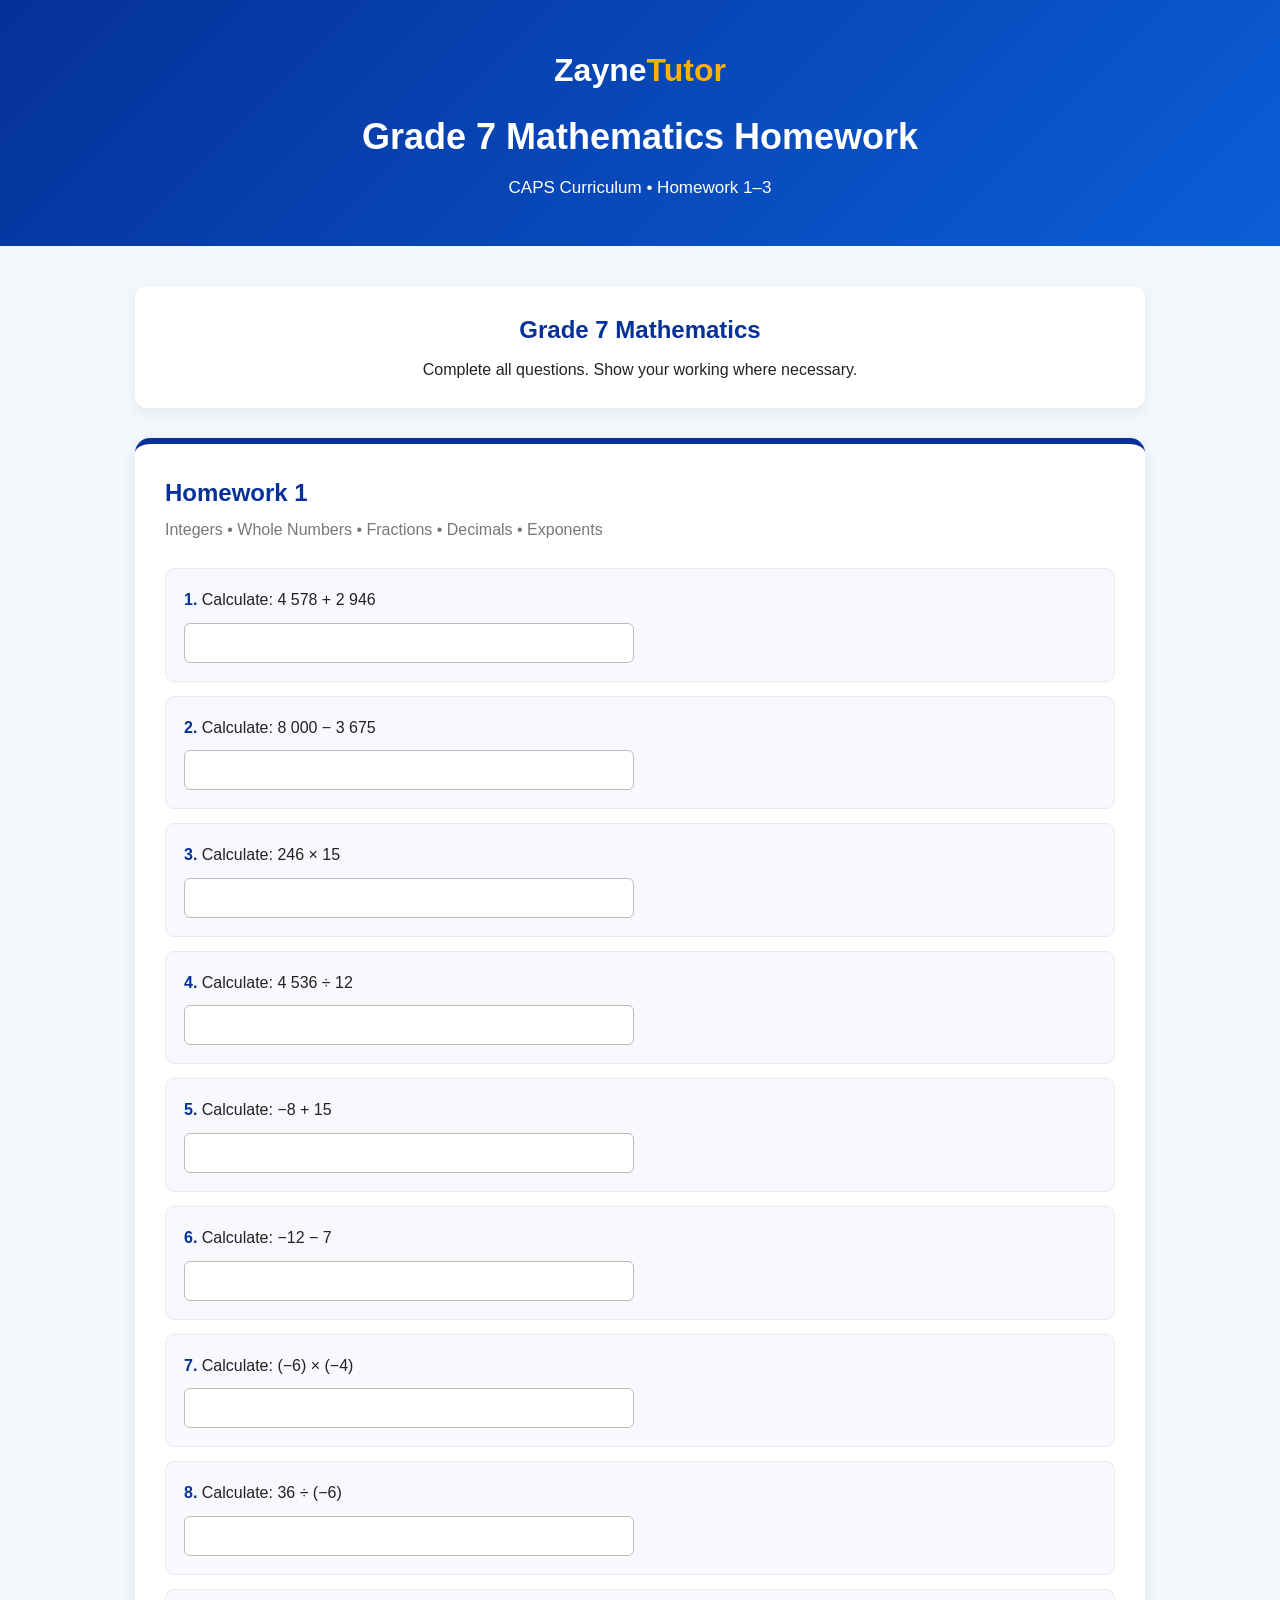
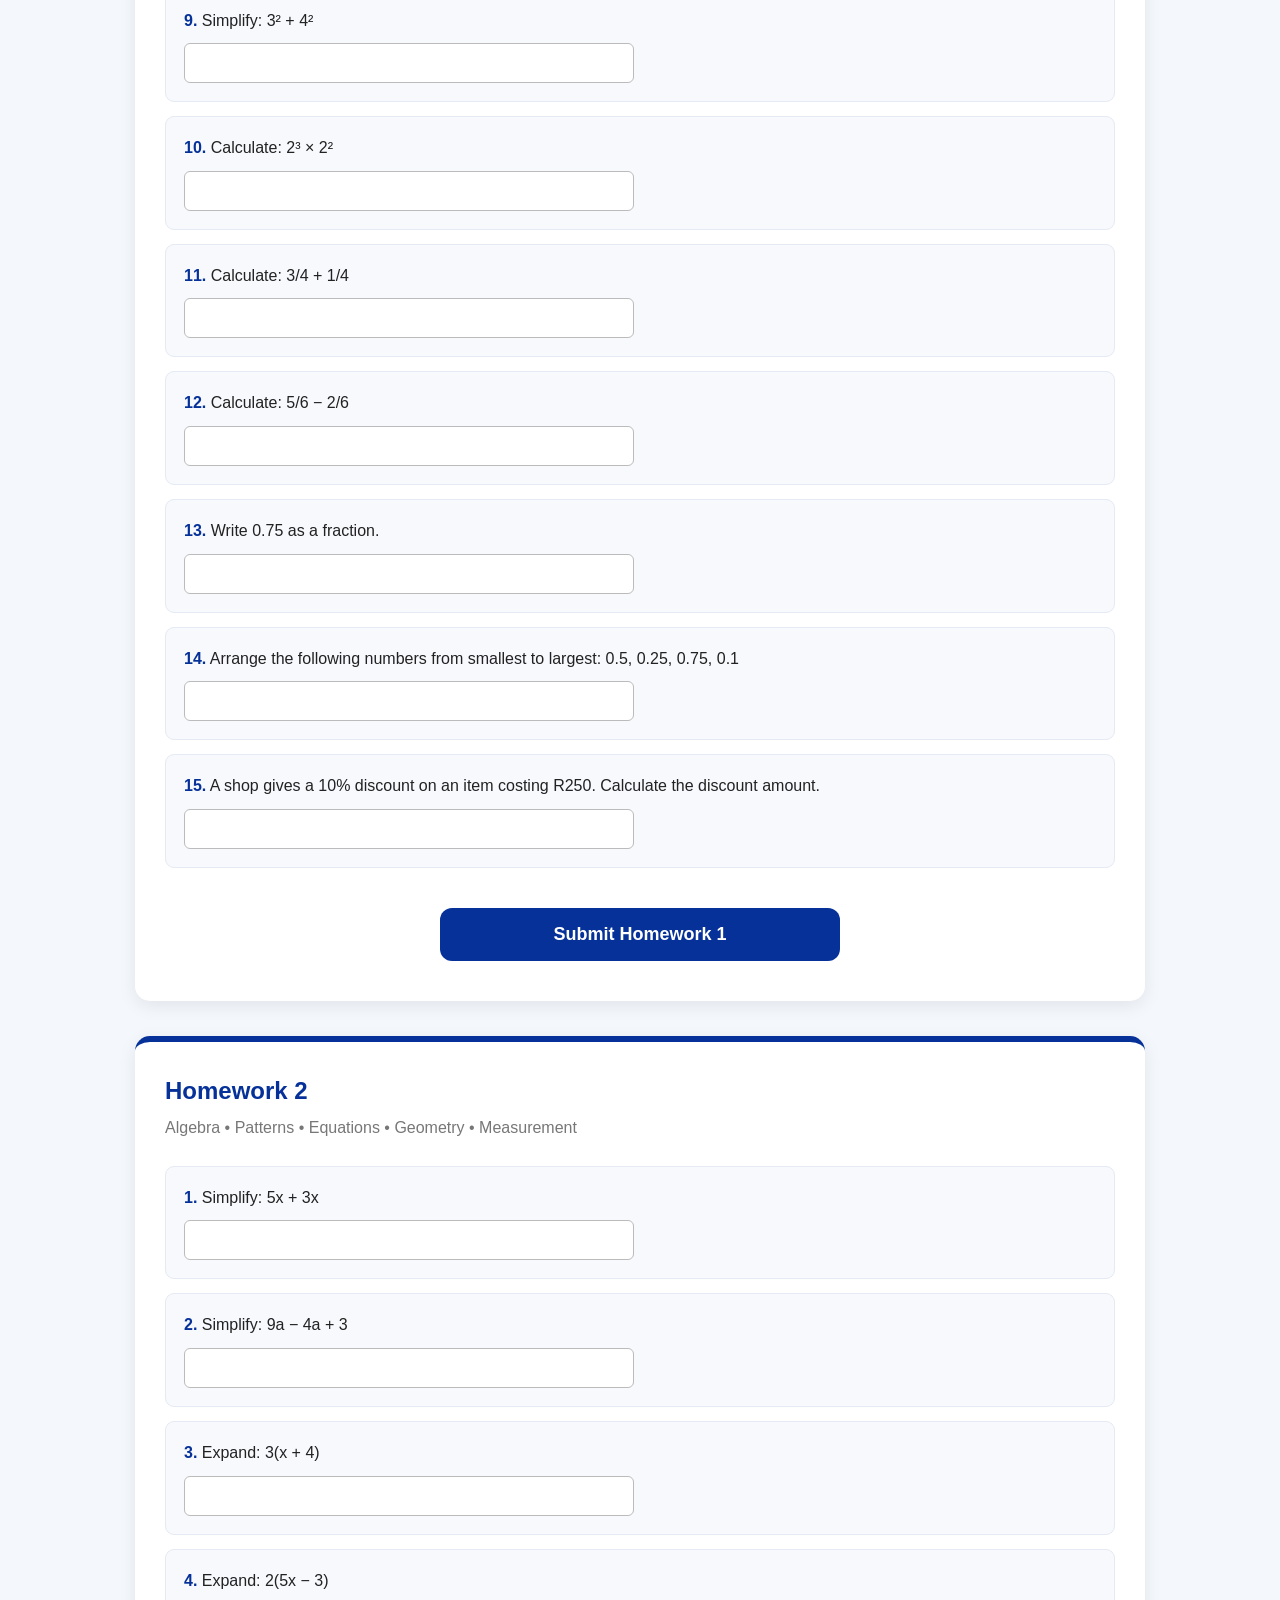
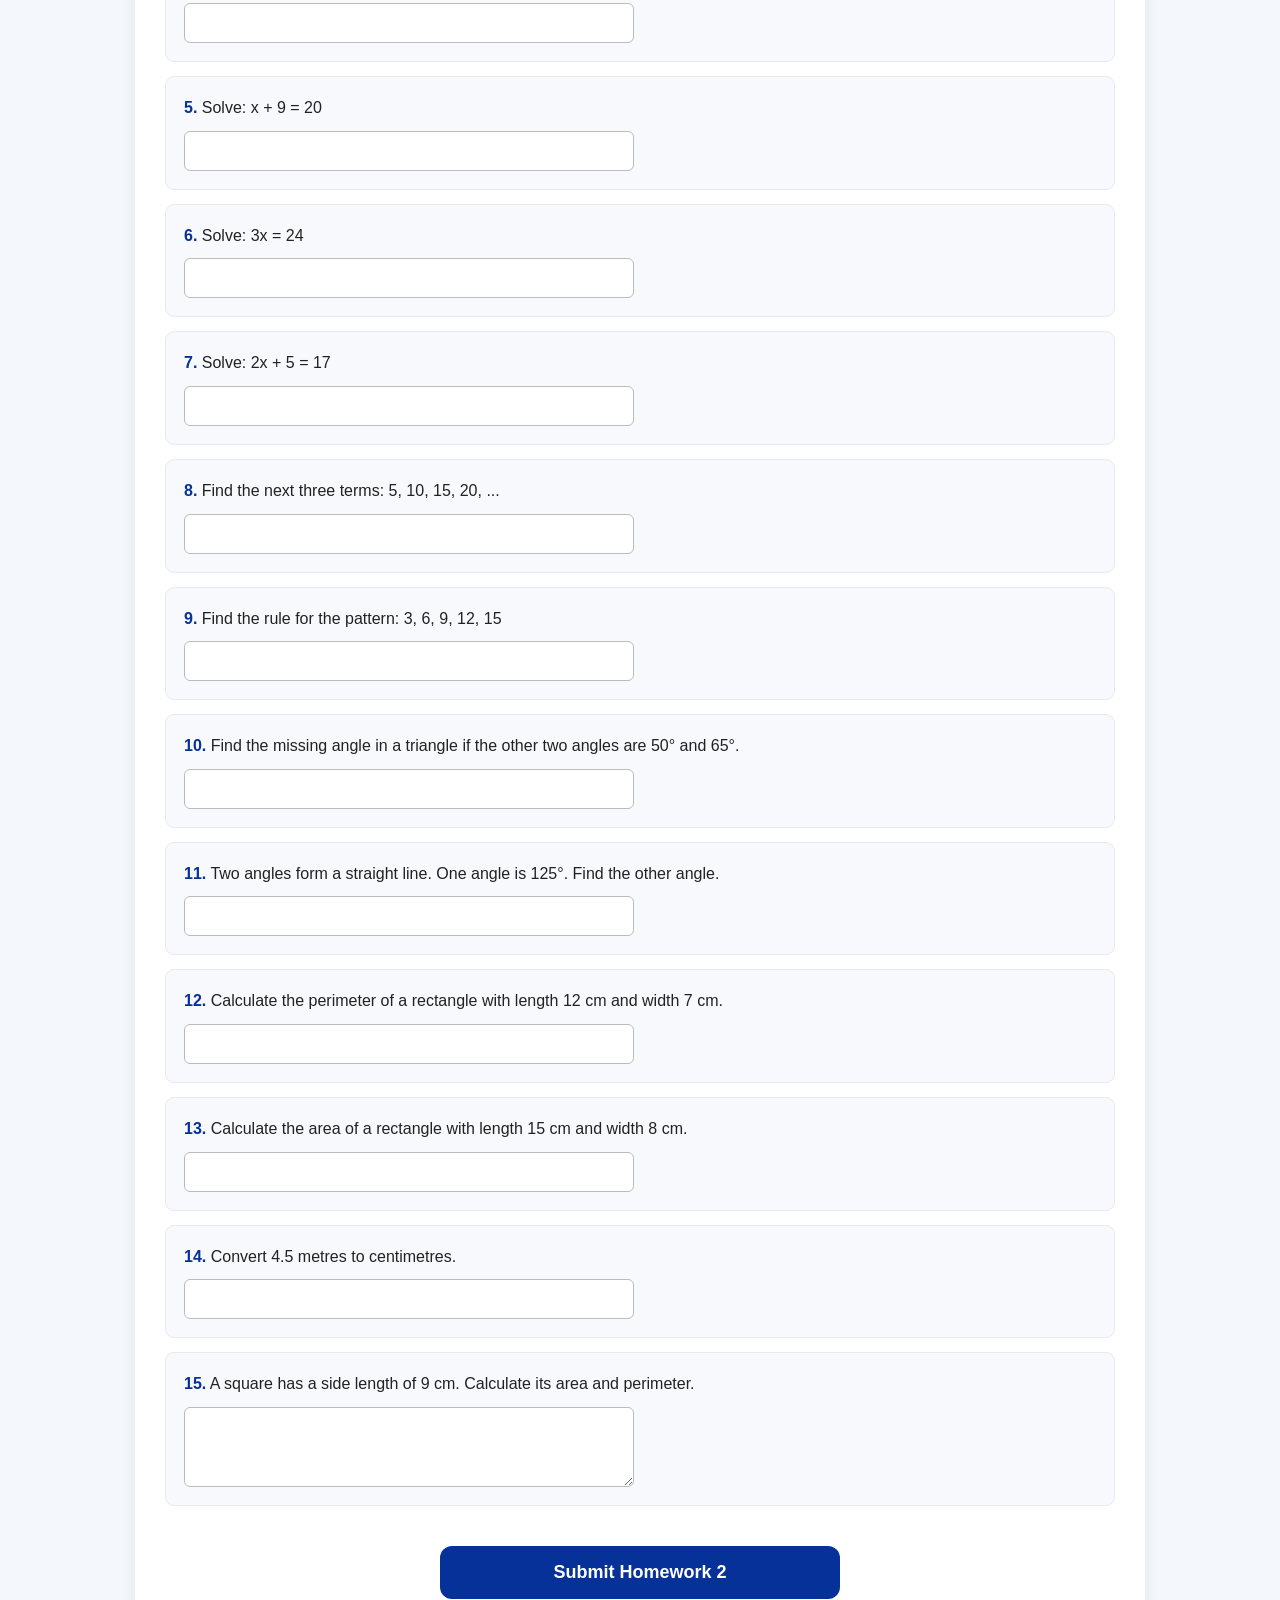
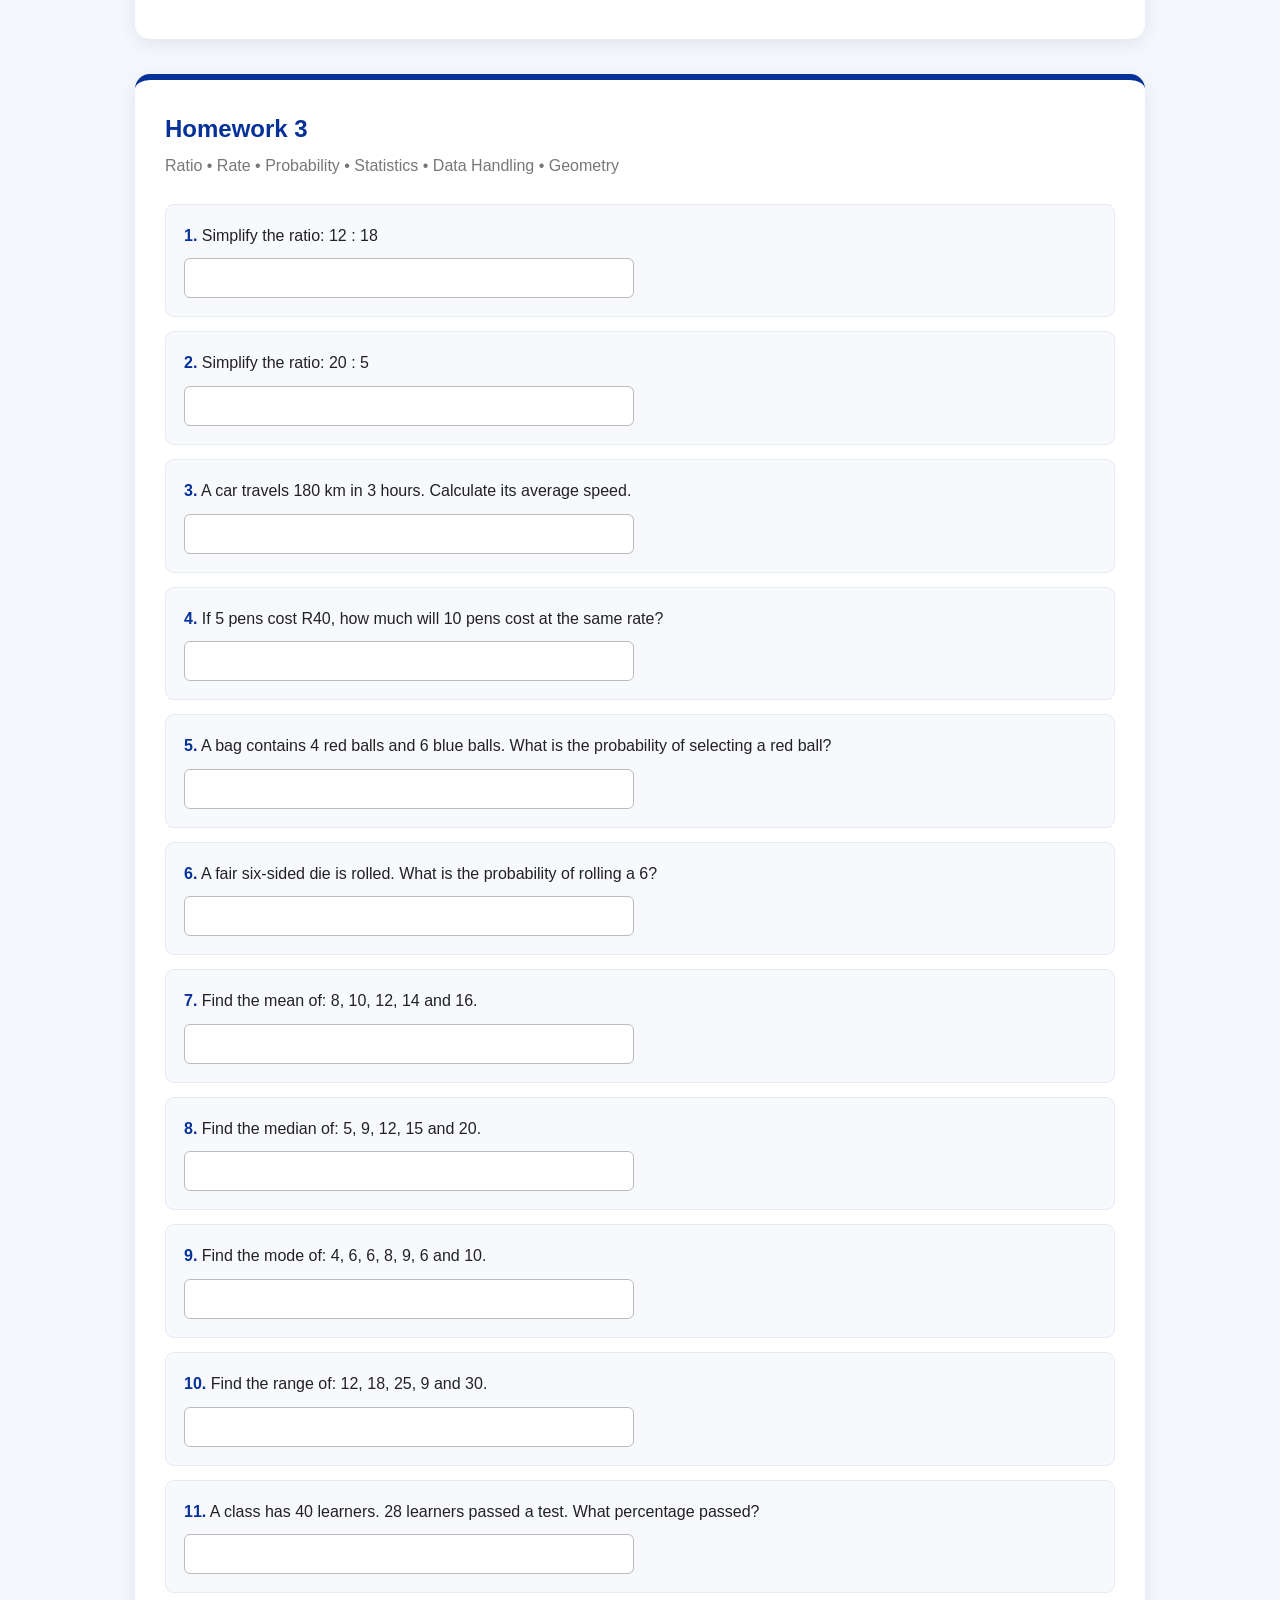
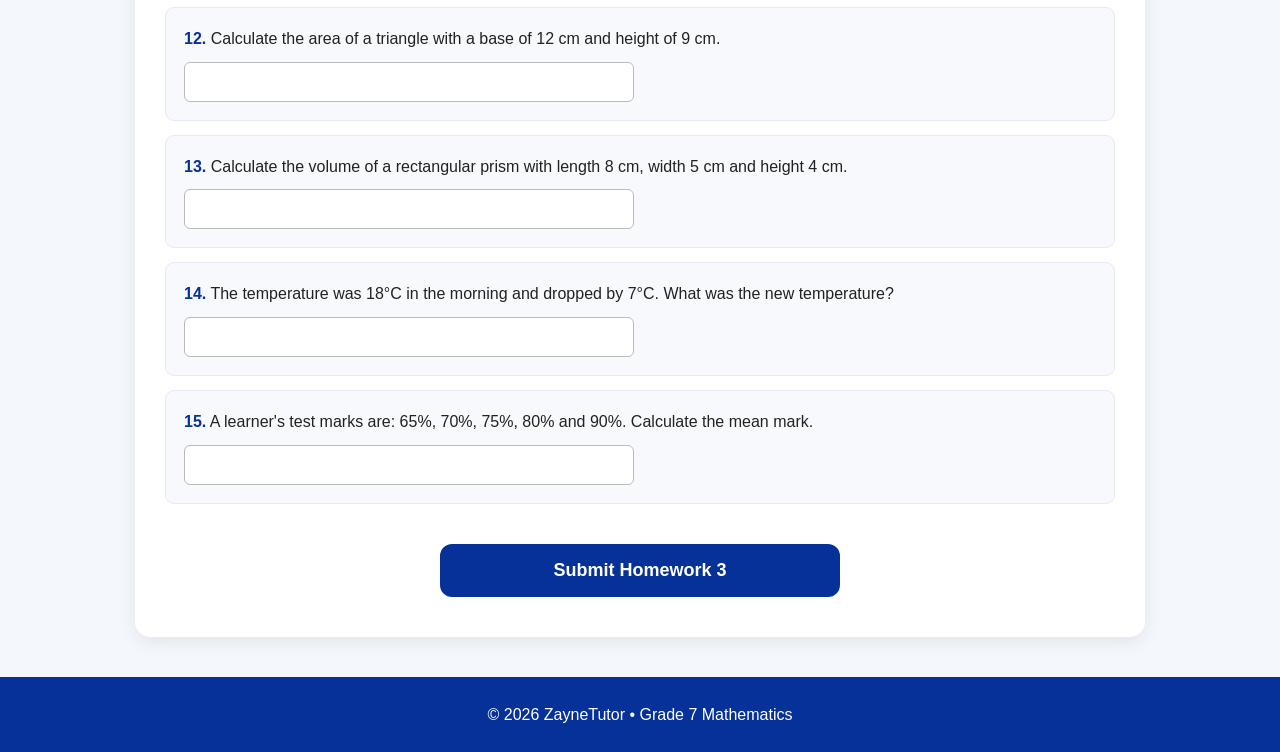
==== commit cdaba80a: "fixed bugs" ====
--- a/grade7.html
+++ b/grade7.html
@@ -1,4 +1,4 @@
-```html
+
 <!DOCTYPE html>
 <html lang="en">
 <head>
@@ -1296,4 +1296,4 @@
 
 </body>
 </html>
-```
+
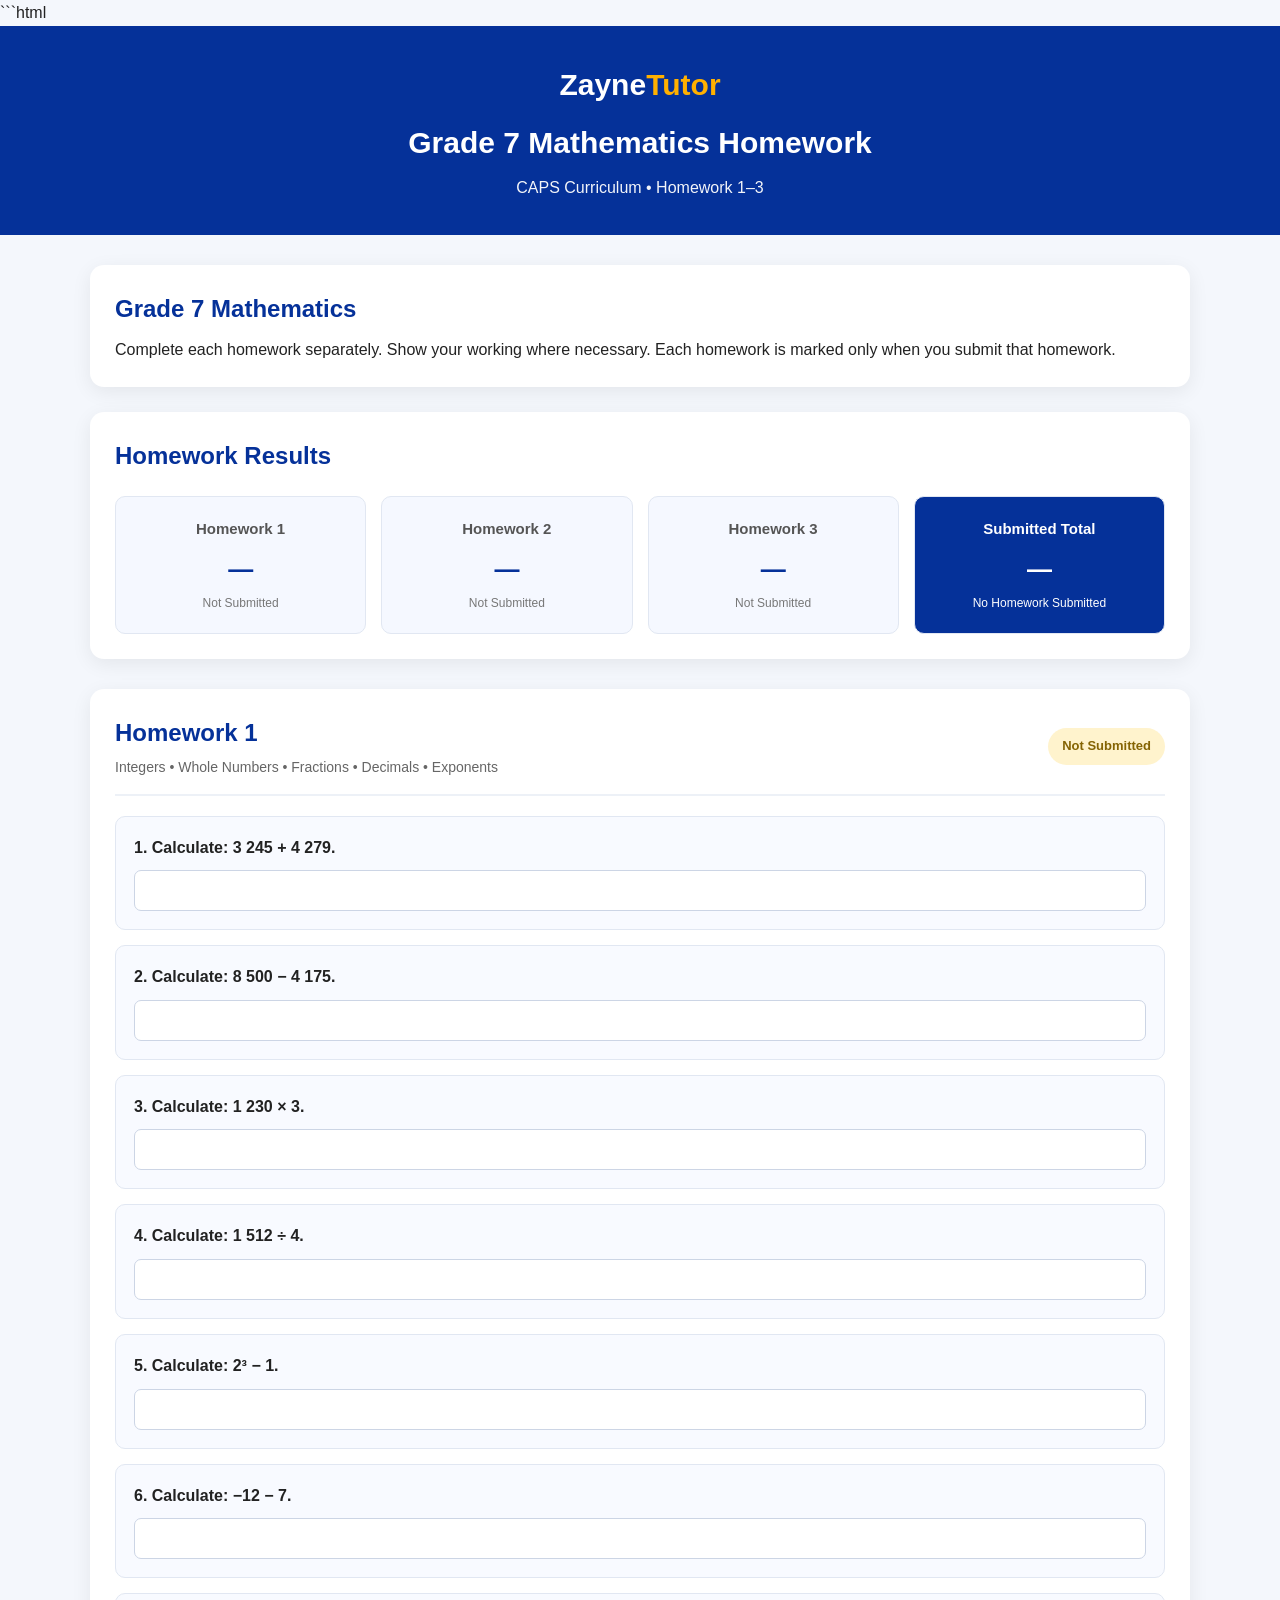
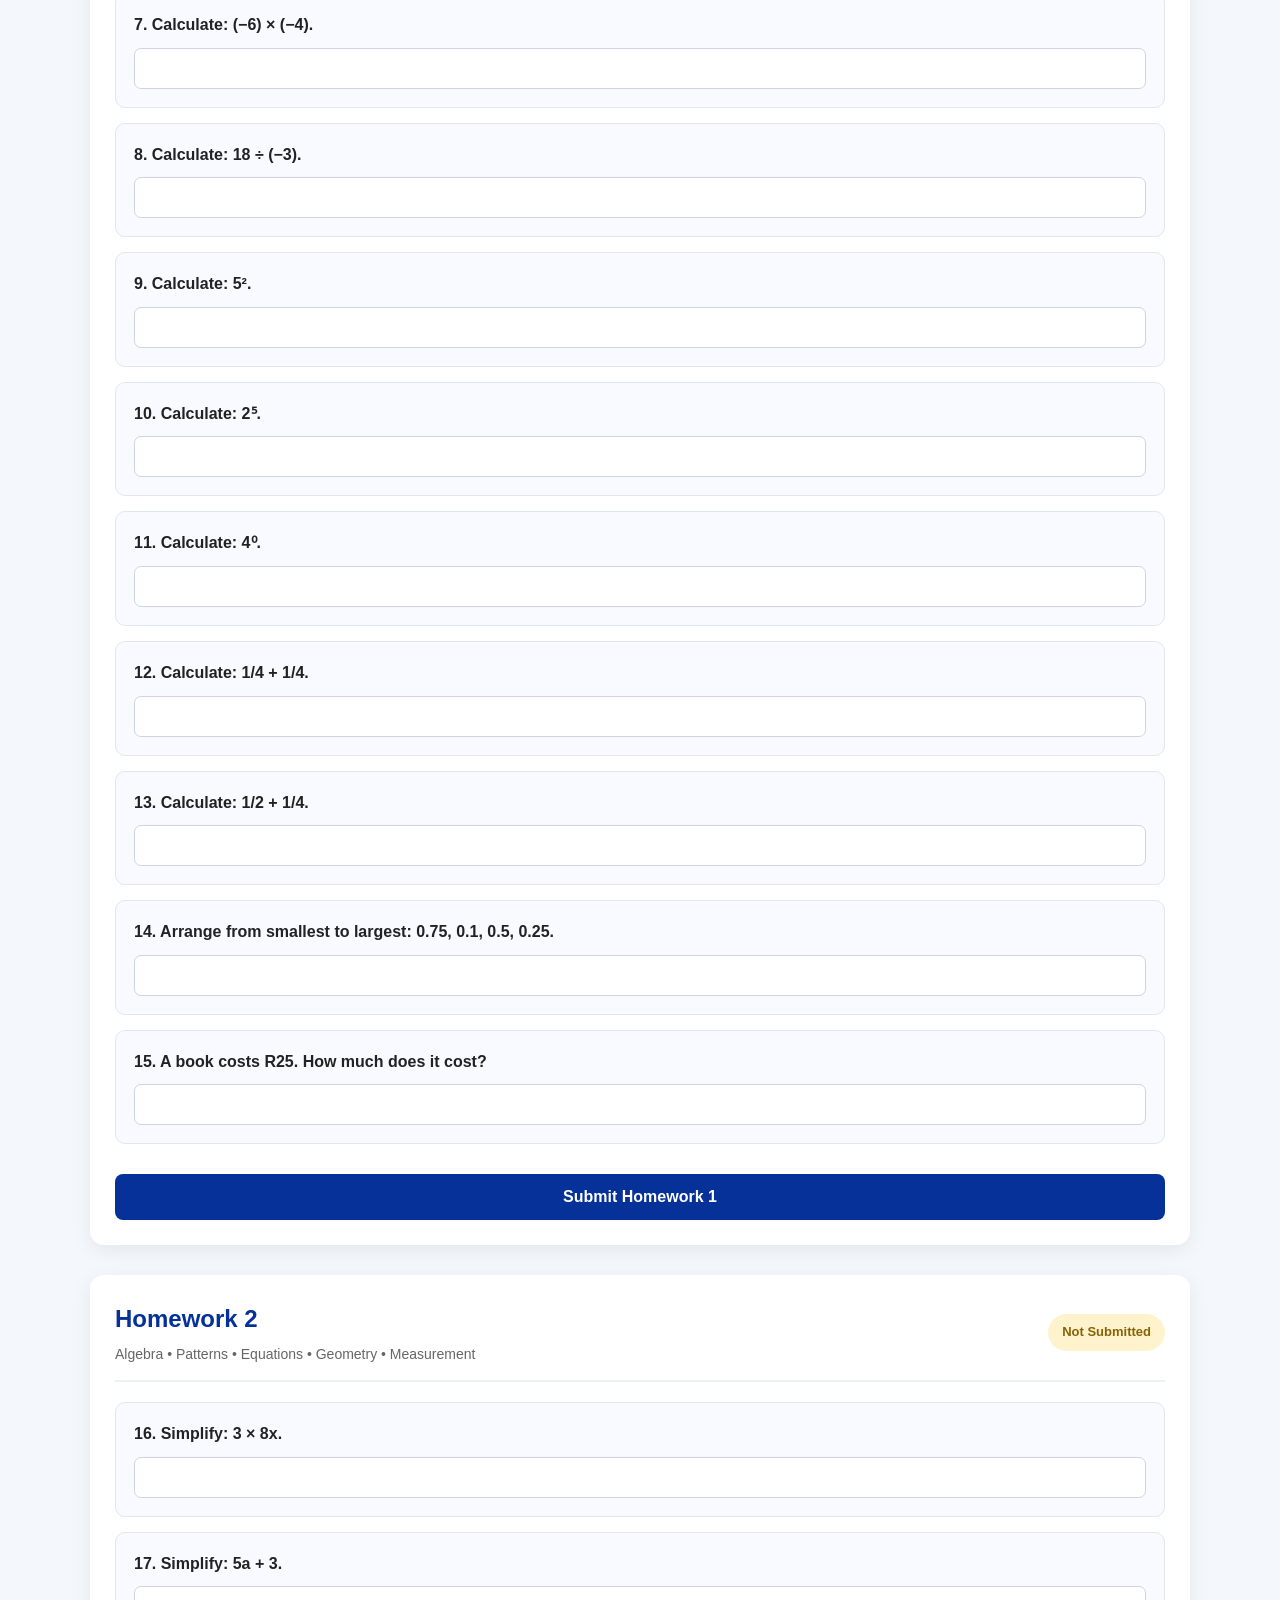
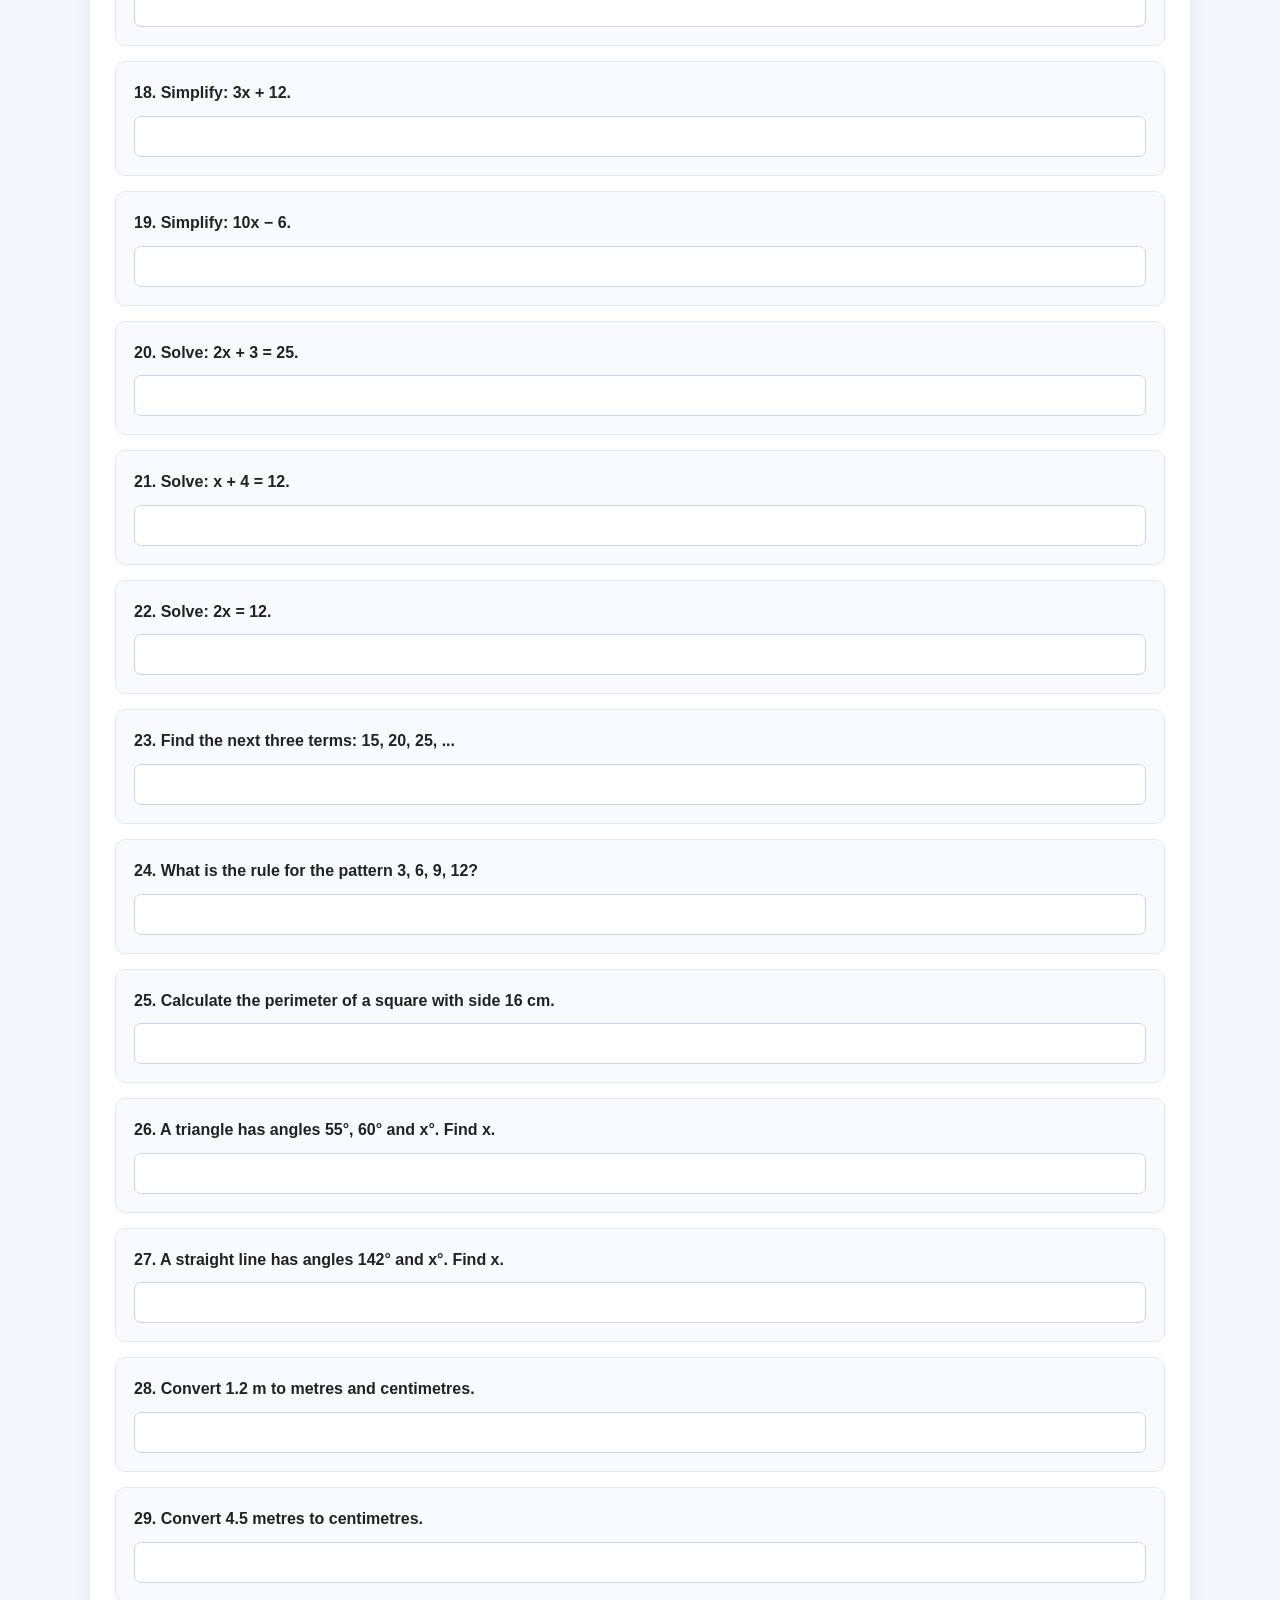
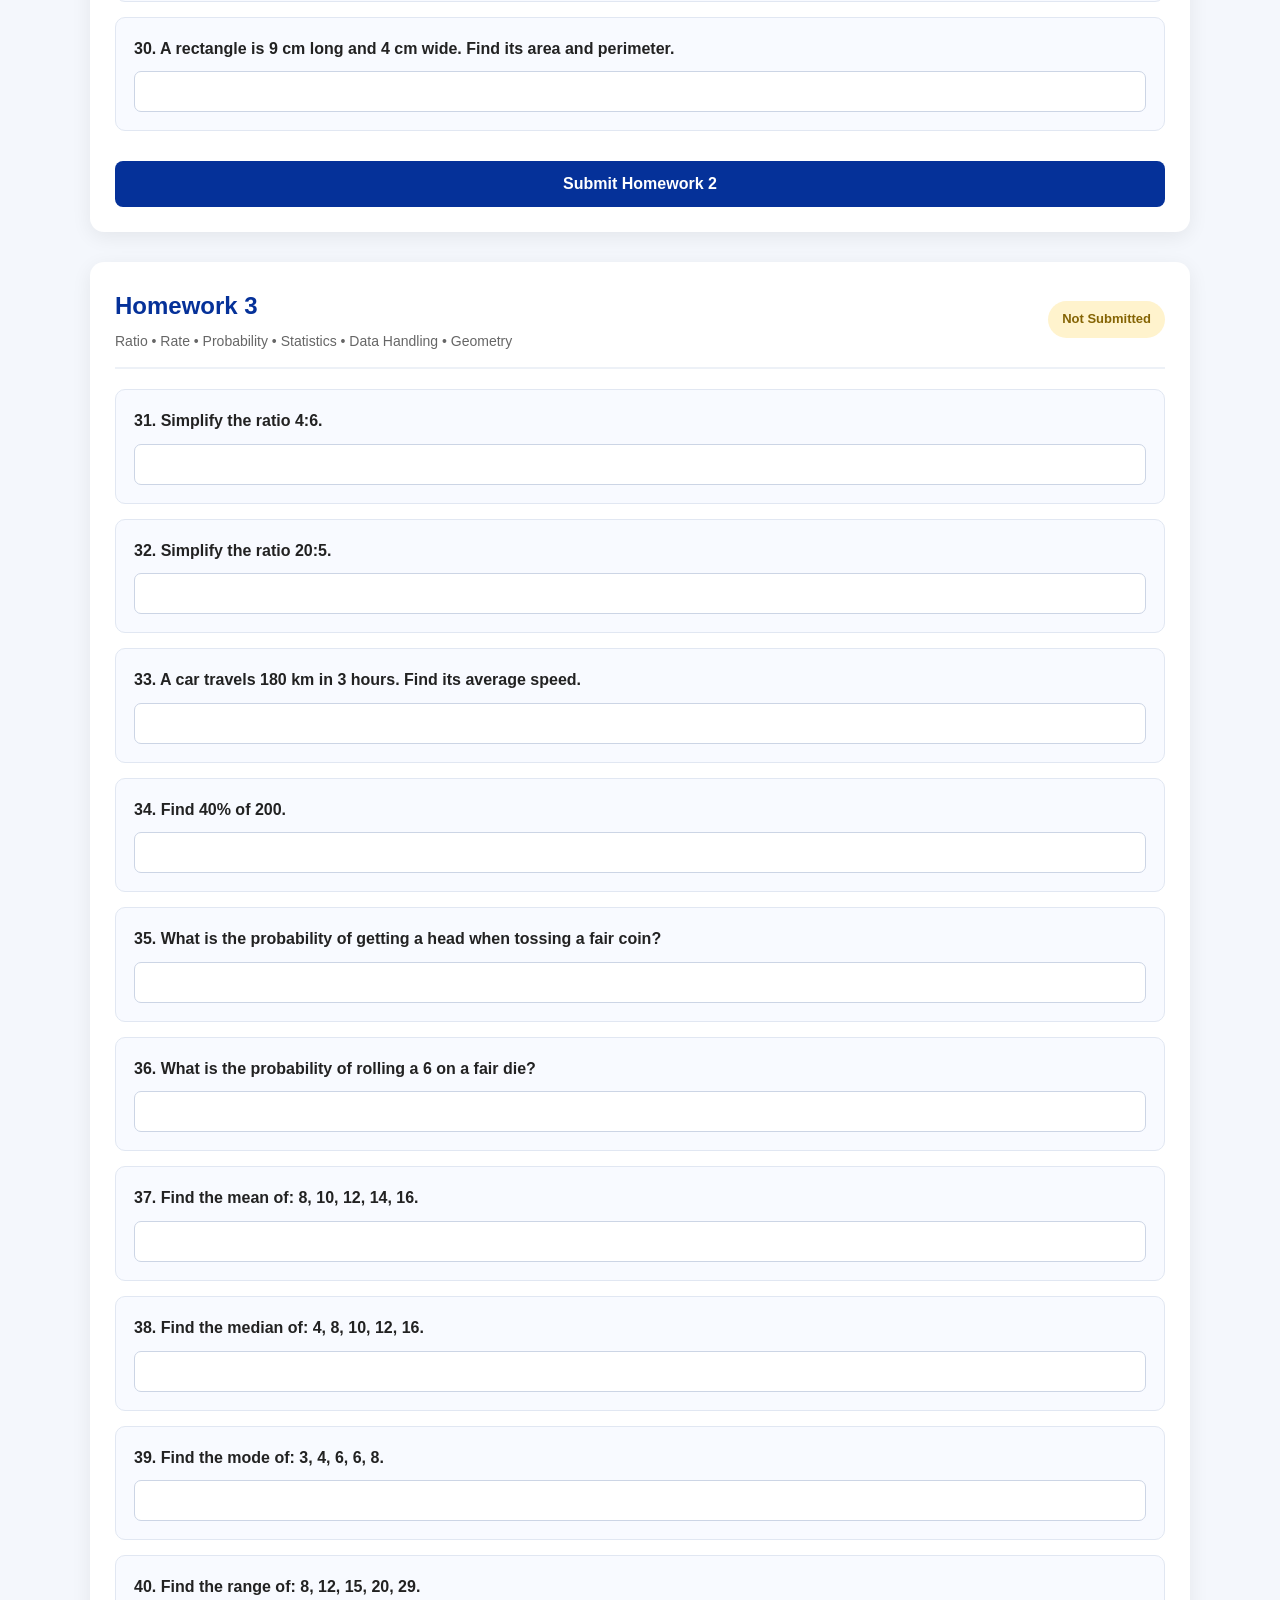
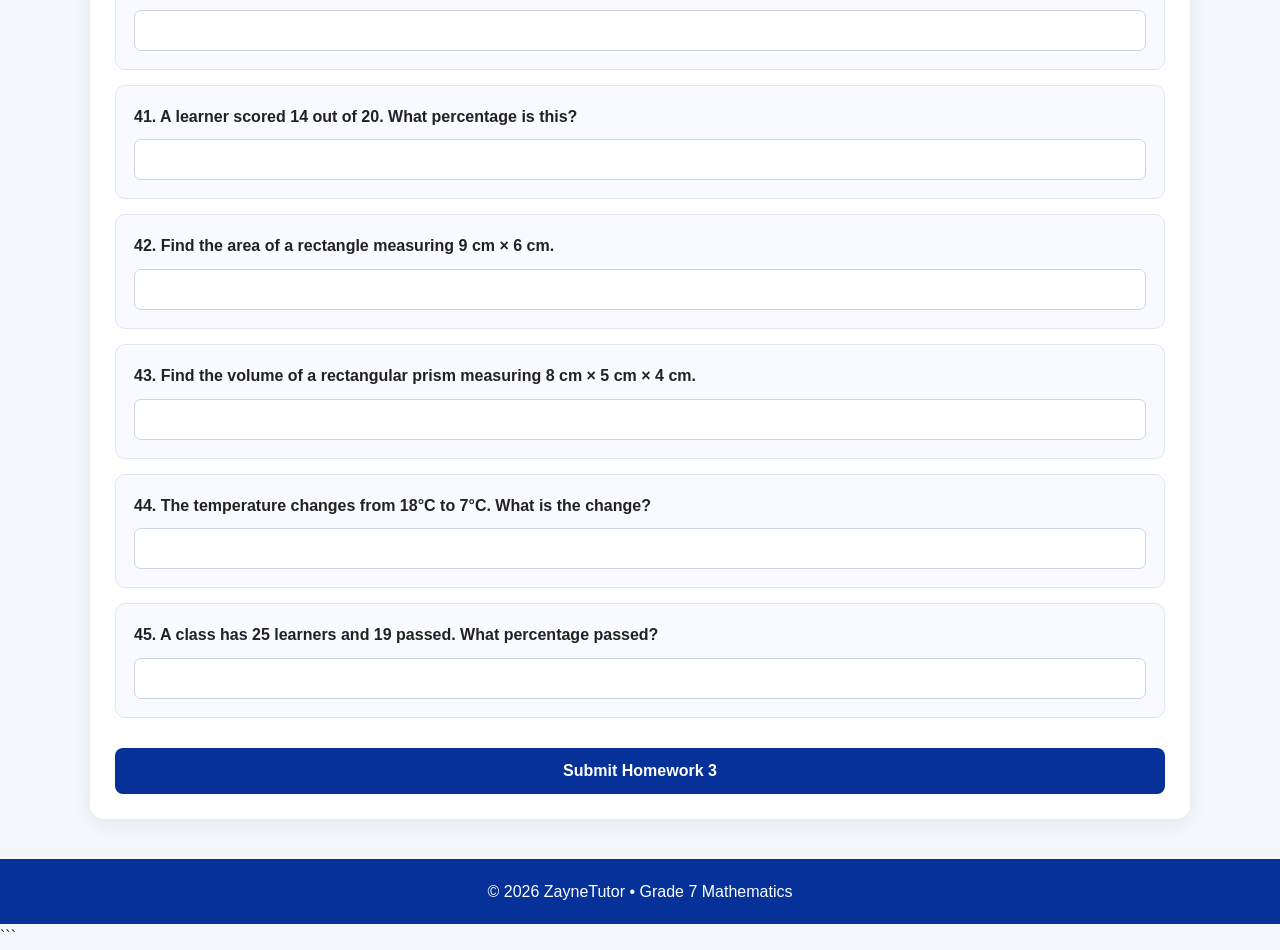
==== commit faf2d2bc: "improved marking system" ====
--- a/grade7.html
+++ b/grade7.html
@@ -1,17 +1,16 @@
-
+```html
 <!DOCTYPE html>
 <html lang="en">
 <head>
     <meta charset="UTF-8">
     <meta name="viewport" content="width=device-width, initial-scale=1.0">
-
     <title>Grade 7 Mathematics Homework | ZayneTutor</title>
 
     <style>
         * {
+            box-sizing: border-box;
             margin: 0;
             padding: 0;
-            box-sizing: border-box;
         }
 
         body {
@@ -22,16 +21,16 @@
         }
 
         header {
-            background: linear-gradient(135deg, #053199, #0b5ed7);
+            background: #053199;
             color: white;
+            padding: 35px 20px;
             text-align: center;
-            padding: 45px 20px;
         }
 
         .logo {
-            font-size: 32px;
+            font-size: 30px;
             font-weight: bold;
-            margin-bottom: 12px;
+            margin-bottom: 10px;
         }
 
         .logo span {
@@ -39,27 +38,27 @@
         }
 
         header h1 {
-            font-size: 36px;
+            font-size: 30px;
             margin-bottom: 8px;
         }
 
         header p {
-            font-size: 17px;
+            font-size: 16px;
+            opacity: 0.95;
         }
 
         .container {
-            max-width: 1050px;
-            margin: 40px auto;
-            padding: 0 20px;
+            width: 92%;
+            max-width: 1100px;
+            margin: 30px auto;
         }
 
         .intro {
             background: white;
             padding: 25px;
-            border-radius: 12px;
-            margin-bottom: 30px;
-            text-align: center;
-            box-shadow: 0 4px 15px rgba(0,0,0,0.07);
+            border-radius: 14px;
+            margin-bottom: 25px;
+            box-shadow: 0 5px 20px rgba(0,0,0,0.07);
         }
 
         .intro h2 {
@@ -67,200 +66,228 @@
             margin-bottom: 8px;
         }
 
-        .homework {
+        .homework-section {
             background: white;
-            padding: 30px;
-            margin-bottom: 35px;
-            border-radius: 15px;
-            border-top: 6px solid #053199;
-            box-shadow: 0 5px 18px rgba(0,0,0,0.08);
-        }
-
-        .homework h2 {
+            padding: 25px;
+            border-radius: 14px;
+            margin-bottom: 30px;
+            box-shadow: 0 5px 20px rgba(0,0,0,0.07);
+        }
+
+        .homework-header {
+            display: flex;
+            justify-content: space-between;
+            align-items: center;
+            gap: 15px;
+            flex-wrap: wrap;
+            border-bottom: 2px solid #edf1f7;
+            padding-bottom: 15px;
+            margin-bottom: 20px;
+        }
+
+        .homework-header h2 {
             color: #053199;
-            margin-bottom: 5px;
-        }
-
-        .subtitle {
-            color: #777;
-            margin-bottom: 25px;
+        }
+
+        .topics {
+            color: #666;
+            font-size: 14px;
+            margin-top: 4px;
+        }
+
+        .status {
+            padding: 8px 14px;
+            border-radius: 20px;
+            font-size: 13px;
+            font-weight: bold;
+            background: #fff3cd;
+            color: #856404;
+        }
+
+        .status.submitted {
+            background: #d4edda;
+            color: #155724;
         }
 
         .question {
-            background: #f7f9fd;
-            border: 1px solid #e5eaf3;
+            background: #f8faff;
+            border: 1px solid #e1e7f2;
+            border-radius: 10px;
             padding: 18px;
-            margin: 14px 0;
-            border-radius: 9px;
-        }
-
-        .question strong {
-            color: #053199;
+            margin-bottom: 15px;
+        }
+
+        .question p {
+            font-weight: bold;
+            margin-bottom: 10px;
         }
 
         .answer {
-            display: block;
             width: 100%;
-            max-width: 450px;
-            padding: 10px;
-            margin-top: 10px;
-            border: 1px solid #bbb;
-            border-radius: 6px;
-            font-size: 16px;
-        }
-
-        textarea.answer {
-            min-height: 80px;
-            resize: vertical;
+            padding: 11px 13px;
+            border: 1px solid #ccd5e5;
+            border-radius: 7px;
+            font-size: 15px;
+            outline: none;
+            background: white;
+        }
+
+        .answer:focus {
+            border-color: #053199;
+            box-shadow: 0 0 0 3px rgba(5,49,153,0.08);
+        }
+
+        .answer.correct {
+            border: 2px solid #198754;
+            background: #f0fff5;
+        }
+
+        .answer.incorrect {
+            border: 2px solid #dc3545;
+            background: #fff5f5;
         }
 
         .submit-btn {
-            display: block;
             width: 100%;
-            max-width: 400px;
-            margin: 40px auto 10px;
-            padding: 16px;
+            margin-top: 15px;
+            padding: 14px;
             border: none;
-            border-radius: 12px;
+            border-radius: 8px;
             background: #053199;
             color: white;
-            font-size: 18px;
+            font-size: 16px;
             font-weight: bold;
             cursor: pointer;
+            transition: 0.2s;
         }
 
         .submit-btn:hover {
             background: #0b5ed7;
         }
 
-        /* =========================
-           RESULTS
-        ========================= */
-
-        .results-box {
-            max-width: 1000px;
-            margin: 40px auto;
-            padding: 30px;
+        .submit-btn:disabled {
+            background: #8d99ae;
+            cursor: not-allowed;
+        }
+
+        .homework-result {
+            display: none;
+            margin-top: 20px;
+            padding: 20px;
+            border-radius: 10px;
+            background: #eef4ff;
+            border-left: 5px solid #053199;
+        }
+
+        .homework-result.show {
+            display: block;
+        }
+
+        .homework-result h3 {
+            color: #053199;
+            margin-bottom: 8px;
+        }
+
+        .score {
+            font-size: 25px;
+            font-weight: bold;
+            color: #053199;
+        }
+
+        .percentage {
+            font-size: 18px;
+            margin-top: 4px;
+        }
+
+        .feedback {
+            margin-top: 8px;
+            font-weight: bold;
+        }
+
+        .results-dashboard {
             background: white;
-            border-radius: 20px;
-            box-shadow: 0 10px 30px rgba(0,0,0,0.08);
-        }
-
-        .results-box h2 {
+            padding: 25px;
+            border-radius: 14px;
+            box-shadow: 0 5px 20px rgba(0,0,0,0.07);
+            margin-bottom: 30px;
+        }
+
+        .results-dashboard h2 {
             color: #053199;
-            text-align: center;
-            margin-bottom: 25px;
-        }
-
-        .result-summary {
+            margin-bottom: 20px;
+        }
+
+        .results-grid {
             display: grid;
             grid-template-columns: repeat(4, 1fr);
             gap: 15px;
         }
 
-        .result-summary > div {
+        .result-card {
             padding: 20px;
-            background: #f4f7fc;
-            border-radius: 15px;
+            background: #f5f8ff;
+            border-radius: 10px;
             text-align: center;
-        }
-
-        .result-summary span {
-            display: block;
+            border: 1px solid #e1e7f2;
+        }
+
+        .result-card h3 {
+            font-size: 15px;
             color: #555;
             margin-bottom: 8px;
         }
 
-        .result-summary strong {
-            display: block;
-            font-size: 24px;
+        .result-card .big-score {
+            font-size: 25px;
+            font-weight: bold;
             color: #053199;
         }
 
-        .result-summary .overall {
+        .result-card .result-status {
+            font-size: 12px;
+            margin-top: 5px;
+            color: #777;
+        }
+
+        .result-card.overall {
             background: #053199;
             color: white;
         }
 
-        .result-summary .overall span,
-        .result-summary .overall strong,
-        .result-summary .overall small {
+        .result-card.overall h3,
+        .result-card.overall .big-score,
+        .result-card.overall .result-status {
             color: white;
-        }
-
-        #feedback {
-            text-align: center;
-            margin: 25px 0;
-            color: #053199;
-        }
-
-        .answer-result {
-            padding: 12px 15px;
-            margin: 8px 0;
-            border-radius: 10px;
-        }
-
-        .correct-result {
-            background: #e8f7ee;
-            border-left: 5px solid #28a745;
-        }
-
-        .incorrect-result {
-            background: #fff0f0;
-            border-left: 5px solid #dc3545;
-        }
-
-        .incorrect-result span {
-            display: block;
-            margin-top: 5px;
-        }
-
-        input.correct,
-        textarea.correct {
-            border: 2px solid #28a745;
-            background: #e8f7ee;
-        }
-
-        input.incorrect,
-        textarea.incorrect {
-            border: 2px solid #dc3545;
-            background: #fff0f0;
         }
 
         footer {
             background: #053199;
             color: white;
             text-align: center;
-            padding: 25px;
+            padding: 20px;
             margin-top: 40px;
         }
 
-        @media (max-width: 768px) {
-
-            .result-summary {
-                grid-template-columns: 1fr 1fr;
+        @media (max-width: 800px) {
+            .results-grid {
+                grid-template-columns: repeat(2, 1fr);
             }
-
         }
 
         @media (max-width: 500px) {
-
-            .result-summary {
+            header h1 {
+                font-size: 24px;
+            }
+
+            .results-grid {
                 grid-template-columns: 1fr;
             }
 
-        }
-
-        @media (max-width: 700px) {
-
-            header h1 {
-                font-size: 28px;
+            .homework-section,
+            .intro,
+            .results-dashboard {
+                padding: 18px;
             }
-
-            .homework {
-                padding: 20px;
-            }
-
         }
     </style>
 </head>
@@ -268,1032 +295,955 @@
 <body>
 
 <header>
-
-    <div class="logo">
-        Zayne<span>Tutor</span>
+    <div class="logo">Zayne<span>Tutor</span></div>
+    <h1>Grade 7 Mathematics Homework</h1>
+    <p>CAPS Curriculum • Homework 1–3</p>
+</header>
+
+<div class="container">
+
+    <div class="intro">
+        <h2>Grade 7 Mathematics</h2>
+        <p>
+            Complete each homework separately. Show your working where necessary.
+            Each homework is marked only when you submit that homework.
+        </p>
     </div>
 
-    <h1>Grade 7 Mathematics Homework</h1>
-
-    <p>CAPS Curriculum • Homework 1–3</p>
-
-</header>
-
-
-<main class="container">
-
-    <div class="intro">
-
-        <h2>Grade 7 Mathematics</h2>
-
-        <p>
-            Complete all questions. Show your working where necessary.
-        </p>
-
-    </div>
-
-
-    <!-- =====================================================
-         HOMEWORK 1
-    ====================================================== -->
-
-    <section class="homework">
-
-        <h2>Homework 1</h2>
-
-        <p class="subtitle">
-            Integers • Whole Numbers • Fractions • Decimals • Exponents
-        </p>
-
-
-        <div class="question">
-            <strong>1.</strong>
-            Calculate:
-            4 578 + 2 946
-            <input class="answer" type="text" id="q1">
-        </div>
-
-        <div class="question">
-            <strong>2.</strong>
-            Calculate:
-            8 000 − 3 675
-            <input class="answer" type="text" id="q2">
-        </div>
-
-        <div class="question">
-            <strong>3.</strong>
-            Calculate:
-            246 × 15
-            <input class="answer" type="text" id="q3">
-        </div>
-
-        <div class="question">
-            <strong>4.</strong>
-            Calculate:
-            4 536 ÷ 12
-            <input class="answer" type="text" id="q4">
-        </div>
-
-        <div class="question">
-            <strong>5.</strong>
-            Calculate:
-            −8 + 15
-            <input class="answer" type="text" id="q5">
-        </div>
-
-        <div class="question">
-            <strong>6.</strong>
-            Calculate:
-            −12 − 7
-            <input class="answer" type="text" id="q6">
-        </div>
-
-        <div class="question">
-            <strong>7.</strong>
-            Calculate:
-            (−6) × (−4)
-            <input class="answer" type="text" id="q7">
-        </div>
-
-        <div class="question">
-            <strong>8.</strong>
-            Calculate:
-            36 ÷ (−6)
-            <input class="answer" type="text" id="q8">
-        </div>
-
-        <div class="question">
-            <strong>9.</strong>
-            Simplify:
-            3² + 4²
-            <input class="answer" type="text" id="q9">
-        </div>
-
-        <div class="question">
-            <strong>10.</strong>
-            Calculate:
-            2³ × 2²
-            <input class="answer" type="text" id="q10">
-        </div>
-
-        <div class="question">
-            <strong>11.</strong>
-            Calculate:
-            3/4 + 1/4
-            <input class="answer" type="text" id="q11">
-        </div>
-
-        <div class="question">
-            <strong>12.</strong>
-            Calculate:
-            5/6 − 2/6
-            <input class="answer" type="text" id="q12">
-        </div>
-
-        <div class="question">
-            <strong>13.</strong>
-            Write 0.75 as a fraction.
-            <input class="answer" type="text" id="q13">
-        </div>
-
-        <div class="question">
-            <strong>14.</strong>
-            Arrange the following numbers from smallest
-            to largest:
-            0.5, 0.25, 0.75, 0.1
-            <input class="answer" type="text" id="q14">
-        </div>
-
-        <div class="question">
-            <strong>15.</strong>
-            A shop gives a 10% discount on an item
-            costing R250. Calculate the discount amount.
-            <input class="answer" type="text" id="q15">
-        </div>
-
-
-        <button class="submit-btn" onclick="markHomework(1, 15)">
+    <!-- RESULTS DASHBOARD -->
+    <section class="results-dashboard" id="resultsDashboard">
+        <h2>Homework Results</h2>
+
+        <div class="results-grid">
+
+            <div class="result-card">
+                <h3>Homework 1</h3>
+                <div class="big-score" id="dashboardScore1">—</div>
+                <div class="result-status" id="dashboardStatus1">
+                    Not Submitted
+                </div>
+            </div>
+
+            <div class="result-card">
+                <h3>Homework 2</h3>
+                <div class="big-score" id="dashboardScore2">—</div>
+                <div class="result-status" id="dashboardStatus2">
+                    Not Submitted
+                </div>
+            </div>
+
+            <div class="result-card">
+                <h3>Homework 3</h3>
+                <div class="big-score" id="dashboardScore3">—</div>
+                <div class="result-status" id="dashboardStatus3">
+                    Not Submitted
+                </div>
+            </div>
+
+            <div class="result-card overall">
+                <h3>Submitted Total</h3>
+                <div class="big-score" id="overallScore">—</div>
+                <div class="result-status" id="overallStatus">
+                    No Homework Submitted
+                </div>
+            </div>
+
+        </div>
+    </section>
+
+
+    <!-- HOMEWORK 1 -->
+    <section class="homework-section">
+
+        <div class="homework-header">
+            <div>
+                <h2>Homework 1</h2>
+                <div class="topics">
+                    Integers • Whole Numbers • Fractions • Decimals • Exponents
+                </div>
+            </div>
+
+            <div class="status" id="status1">
+                Not Submitted
+            </div>
+        </div>
+
+
+        <div class="question">
+            <p>1. Calculate: 3 245 + 4 279.</p>
+            <input class="answer" id="q1" type="text">
+        </div>
+
+        <div class="question">
+            <p>2. Calculate: 8 500 − 4 175.</p>
+            <input class="answer" id="q2" type="text">
+        </div>
+
+        <div class="question">
+            <p>3. Calculate: 1 230 × 3.</p>
+            <input class="answer" id="q3" type="text">
+        </div>
+
+        <div class="question">
+            <p>4. Calculate: 1 512 ÷ 4.</p>
+            <input class="answer" id="q4" type="text">
+        </div>
+
+        <div class="question">
+            <p>5. Calculate: 2³ − 1.</p>
+            <input class="answer" id="q5" type="text">
+        </div>
+
+        <div class="question">
+            <p>6. Calculate: −12 − 7.</p>
+            <input class="answer" id="q6" type="text">
+        </div>
+
+        <div class="question">
+            <p>7. Calculate: (−6) × (−4).</p>
+            <input class="answer" id="q7" type="text">
+        </div>
+
+        <div class="question">
+            <p>8. Calculate: 18 ÷ (−3).</p>
+            <input class="answer" id="q8" type="text">
+        </div>
+
+        <div class="question">
+            <p>9. Calculate: 5².</p>
+            <input class="answer" id="q9" type="text">
+        </div>
+
+        <div class="question">
+            <p>10. Calculate: 2⁵.</p>
+            <input class="answer" id="q10" type="text">
+        </div>
+
+        <div class="question">
+            <p>11. Calculate: 4⁰.</p>
+            <input class="answer" id="q11" type="text">
+        </div>
+
+        <div class="question">
+            <p>12. Calculate: 1/4 + 1/4.</p>
+            <input class="answer" id="q12" type="text">
+        </div>
+
+        <div class="question">
+            <p>13. Calculate: 1/2 + 1/4.</p>
+            <input class="answer" id="q13" type="text">
+        </div>
+
+        <div class="question">
+            <p>14. Arrange from smallest to largest: 0.75, 0.1, 0.5, 0.25.</p>
+            <input class="answer" id="q14" type="text">
+        </div>
+
+        <div class="question">
+            <p>15. A book costs R25. How much does it cost?</p>
+            <input class="answer" id="q15" type="text">
+        </div>
+
+        <button class="submit-btn" id="submit1"
+                onclick="markHomework(1, 1, 15)">
             Submit Homework 1
         </button>
 
+        <div class="homework-result" id="result1"></div>
+
     </section>
 
 
-    <!-- =====================================================
-         HOMEWORK 2
-    ====================================================== -->
-
-    <section class="homework">
-
-        <h2>Homework 2</h2>
-
-        <p class="subtitle">
-            Algebra • Patterns • Equations • Geometry • Measurement
-        </p>
-
-
-        <div class="question">
-            <strong>1.</strong>
-            Simplify:
-            5x + 3x
-            <input class="answer" type="text" id="q16">
-        </div>
-
-        <div class="question">
-            <strong>2.</strong>
-            Simplify:
-            9a − 4a + 3
-            <input class="answer" type="text" id="q17">
-        </div>
-
-        <div class="question">
-            <strong>3.</strong>
-            Expand:
-            3(x + 4)
-            <input class="answer" type="text" id="q18">
-        </div>
-
-        <div class="question">
-            <strong>4.</strong>
-            Expand:
-            2(5x − 3)
-            <input class="answer" type="text" id="q19">
-        </div>
-
-        <div class="question">
-            <strong>5.</strong>
-            Solve:
-            x + 9 = 20
-            <input class="answer" type="text" id="q20">
-        </div>
-
-        <div class="question">
-            <strong>6.</strong>
-            Solve:
-            3x = 24
-            <input class="answer" type="text" id="q21">
-        </div>
-
-        <div class="question">
-            <strong>7.</strong>
-            Solve:
-            2x + 5 = 17
-            <input class="answer" type="text" id="q22">
-        </div>
-
-        <div class="question">
-            <strong>8.</strong>
-            Find the next three terms:
-            5, 10, 15, 20, ...
-            <input class="answer" type="text" id="q23">
-        </div>
-
-        <div class="question">
-            <strong>9.</strong>
-            Find the rule for the pattern:
-            3, 6, 9, 12, 15
-            <input class="answer" type="text" id="q24">
-        </div>
-
-        <div class="question">
-            <strong>10.</strong>
-            Find the missing angle in a triangle
-            if the other two angles are 50° and 65°.
-            <input class="answer" type="text" id="q25">
-        </div>
-
-        <div class="question">
-            <strong>11.</strong>
-            Two angles form a straight line.
-            One angle is 125°.
-            Find the other angle.
-            <input class="answer" type="text" id="q26">
-        </div>
-
-        <div class="question">
-            <strong>12.</strong>
-            Calculate the perimeter of a rectangle
-            with length 12 cm and width 7 cm.
-            <input class="answer" type="text" id="q27">
-        </div>
-
-        <div class="question">
-            <strong>13.</strong>
-            Calculate the area of a rectangle
-            with length 15 cm and width 8 cm.
-            <input class="answer" type="text" id="q28">
-        </div>
-
-        <div class="question">
-            <strong>14.</strong>
-            Convert 4.5 metres to centimetres.
-            <input class="answer" type="text" id="q29">
-        </div>
-
-        <div class="question">
-            <strong>15.</strong>
-            A square has a side length of 9 cm.
-            Calculate its area and perimeter.
-            <textarea class="answer" id="q30"></textarea>
-        </div>
-
-
-        <button class="submit-btn" onclick="markHomework(16, 30)">
+    <!-- HOMEWORK 2 -->
+    <section class="homework-section">
+
+        <div class="homework-header">
+            <div>
+                <h2>Homework 2</h2>
+                <div class="topics">
+                    Algebra • Patterns • Equations • Geometry • Measurement
+                </div>
+            </div>
+
+            <div class="status" id="status2">
+                Not Submitted
+            </div>
+        </div>
+
+
+        <div class="question">
+            <p>16. Simplify: 3 × 8x.</p>
+            <input class="answer" id="q16" type="text">
+        </div>
+
+        <div class="question">
+            <p>17. Simplify: 5a + 3.</p>
+            <input class="answer" id="q17" type="text">
+        </div>
+
+        <div class="question">
+            <p>18. Simplify: 3x + 12.</p>
+            <input class="answer" id="q18" type="text">
+        </div>
+
+        <div class="question">
+            <p>19. Simplify: 10x − 6.</p>
+            <input class="answer" id="q19" type="text">
+        </div>
+
+        <div class="question">
+            <p>20. Solve: 2x + 3 = 25.</p>
+            <input class="answer" id="q20" type="text">
+        </div>
+
+        <div class="question">
+            <p>21. Solve: x + 4 = 12.</p>
+            <input class="answer" id="q21" type="text">
+        </div>
+
+        <div class="question">
+            <p>22. Solve: 2x = 12.</p>
+            <input class="answer" id="q22" type="text">
+        </div>
+
+        <div class="question">
+            <p>23. Find the next three terms: 15, 20, 25, ...</p>
+            <input class="answer" id="q23" type="text">
+        </div>
+
+        <div class="question">
+            <p>24. What is the rule for the pattern 3, 6, 9, 12?</p>
+            <input class="answer" id="q24" type="text">
+        </div>
+
+        <div class="question">
+            <p>25. Calculate the perimeter of a square with side 16 cm.</p>
+            <input class="answer" id="q25" type="text">
+        </div>
+
+        <div class="question">
+            <p>26. A triangle has angles 55°, 60° and x°. Find x.</p>
+            <input class="answer" id="q26" type="text">
+        </div>
+
+        <div class="question">
+            <p>27. A straight line has angles 142° and x°. Find x.</p>
+            <input class="answer" id="q27" type="text">
+        </div>
+
+        <div class="question">
+            <p>28. Convert 1.2 m to metres and centimetres.</p>
+            <input class="answer" id="q28" type="text">
+        </div>
+
+        <div class="question">
+            <p>29. Convert 4.5 metres to centimetres.</p>
+            <input class="answer" id="q29" type="text">
+        </div>
+
+        <div class="question">
+            <p>30. A rectangle is 9 cm long and 4 cm wide. Find its area and perimeter.</p>
+            <input class="answer" id="q30" type="text">
+        </div>
+
+        <button class="submit-btn" id="submit2"
+                onclick="markHomework(2, 16, 30)">
             Submit Homework 2
         </button>
 
+        <div class="homework-result" id="result2"></div>
+
     </section>
 
 
-    <!-- =====================================================
-         HOMEWORK 3
-    ====================================================== -->
-
-    <section class="homework">
-
-        <h2>Homework 3</h2>
-
-        <p class="subtitle">
-            Ratio • Rate • Probability • Statistics • Data Handling • Geometry
-        </p>
-
-
-        <div class="question">
-            <strong>1.</strong>
-            Simplify the ratio:
-            12 : 18
-            <input class="answer" type="text" id="q31">
-        </div>
-
-        <div class="question">
-            <strong>2.</strong>
-            Simplify the ratio:
-            20 : 5
-            <input class="answer" type="text" id="q32">
-        </div>
-
-        <div class="question">
-            <strong>3.</strong>
-            A car travels 180 km in 3 hours.
-            Calculate its average speed.
-            <input class="answer" type="text" id="q33">
-        </div>
-
-        <div class="question">
-            <strong>4.</strong>
-            If 5 pens cost R40,
-            how much will 10 pens cost at the same rate?
-            <input class="answer" type="text" id="q34">
-        </div>
-
-        <div class="question">
-            <strong>5.</strong>
-            A bag contains 4 red balls and 6 blue balls.
-            What is the probability of selecting a red ball?
-            <input class="answer" type="text" id="q35">
-        </div>
-
-        <div class="question">
-            <strong>6.</strong>
-            A fair six-sided die is rolled.
-            What is the probability of rolling a 6?
-            <input class="answer" type="text" id="q36">
-        </div>
-
-        <div class="question">
-            <strong>7.</strong>
-            Find the mean of:
-            8, 10, 12, 14 and 16.
-            <input class="answer" type="text" id="q37">
-        </div>
-
-        <div class="question">
-            <strong>8.</strong>
-            Find the median of:
-            5, 9, 12, 15 and 20.
-            <input class="answer" type="text" id="q38">
-        </div>
-
-        <div class="question">
-            <strong>9.</strong>
-            Find the mode of:
-            4, 6, 6, 8, 9, 6 and 10.
-            <input class="answer" type="text" id="q39">
-        </div>
-
-        <div class="question">
-            <strong>10.</strong>
-            Find the range of:
-            12, 18, 25, 9 and 30.
-            <input class="answer" type="text" id="q40">
-        </div>
-
-        <div class="question">
-            <strong>11.</strong>
-            A class has 40 learners.
-            28 learners passed a test.
-            What percentage passed?
-            <input class="answer" type="text" id="q41">
-        </div>
-
-        <div class="question">
-            <strong>12.</strong>
-            Calculate the area of a triangle
-            with a base of 12 cm and height of 9 cm.
-            <input class="answer" type="text" id="q42">
-        </div>
-
-        <div class="question">
-            <strong>13.</strong>
-            Calculate the volume of a rectangular prism
-            with length 8 cm, width 5 cm and height 4 cm.
-            <input class="answer" type="text" id="q43">
-        </div>
-
-        <div class="question">
-            <strong>14.</strong>
-            The temperature was 18°C in the morning
-            and dropped by 7°C.
-            What was the new temperature?
-            <input class="answer" type="text" id="q44">
-        </div>
-
-        <div class="question">
-            <strong>15.</strong>
-            A learner's test marks are:
-            65%, 70%, 75%, 80% and 90%.
-            Calculate the mean mark.
-            <input class="answer" type="text" id="q45">
-        </div>
-
-
-        <button class="submit-btn" onclick="markHomework(31, 45)">
+    <!-- HOMEWORK 3 -->
+    <section class="homework-section">
+
+        <div class="homework-header">
+            <div>
+                <h2>Homework 3</h2>
+                <div class="topics">
+                    Ratio • Rate • Probability • Statistics • Data Handling • Geometry
+                </div>
+            </div>
+
+            <div class="status" id="status3">
+                Not Submitted
+            </div>
+        </div>
+
+
+        <div class="question">
+            <p>31. Simplify the ratio 4:6.</p>
+            <input class="answer" id="q31" type="text">
+        </div>
+
+        <div class="question">
+            <p>32. Simplify the ratio 20:5.</p>
+            <input class="answer" id="q32" type="text">
+        </div>
+
+        <div class="question">
+            <p>33. A car travels 180 km in 3 hours. Find its average speed.</p>
+            <input class="answer" id="q33" type="text">
+        </div>
+
+        <div class="question">
+            <p>34. Find 40% of 200.</p>
+            <input class="answer" id="q34" type="text">
+        </div>
+
+        <div class="question">
+            <p>35. What is the probability of getting a head when tossing a fair coin?</p>
+            <input class="answer" id="q35" type="text">
+        </div>
+
+        <div class="question">
+            <p>36. What is the probability of rolling a 6 on a fair die?</p>
+            <input class="answer" id="q36" type="text">
+        </div>
+
+        <div class="question">
+            <p>37. Find the mean of: 8, 10, 12, 14, 16.</p>
+            <input class="answer" id="q37" type="text">
+        </div>
+
+        <div class="question">
+            <p>38. Find the median of: 4, 8, 10, 12, 16.</p>
+            <input class="answer" id="q38" type="text">
+        </div>
+
+        <div class="question">
+            <p>39. Find the mode of: 3, 4, 6, 6, 8.</p>
+            <input class="answer" id="q39" type="text">
+        </div>
+
+        <div class="question">
+            <p>40. Find the range of: 8, 12, 15, 20, 29.</p>
+            <input class="answer" id="q40" type="text">
+        </div>
+
+        <div class="question">
+            <p>41. A learner scored 14 out of 20. What percentage is this?</p>
+            <input class="answer" id="q41" type="text">
+        </div>
+
+        <div class="question">
+            <p>42. Find the area of a rectangle measuring 9 cm × 6 cm.</p>
+            <input class="answer" id="q42" type="text">
+        </div>
+
+        <div class="question">
+            <p>43. Find the volume of a rectangular prism measuring 8 cm × 5 cm × 4 cm.</p>
+            <input class="answer" id="q43" type="text">
+        </div>
+
+        <div class="question">
+            <p>44. The temperature changes from 18°C to 7°C. What is the change?</p>
+            <input class="answer" id="q44" type="text">
+        </div>
+
+        <div class="question">
+            <p>45. A class has 25 learners and 19 passed. What percentage passed?</p>
+            <input class="answer" id="q45" type="text">
+        </div>
+
+        <button class="submit-btn" id="submit3"
+                onclick="markHomework(3, 31, 45)">
             Submit Homework 3
         </button>
 
+        <div class="homework-result" id="result3"></div>
+
     </section>
 
-</main>
-
-
-<!-- =====================================================
-     RESULTS
-====================================================== -->
-
-<section id="results" class="results-box" style="display:none;">
-
-    <h2>🎉 Your Results</h2>
-
-    <div class="result-summary">
-
-        <div>
-            <span>Homework 1</span>
-            <strong id="homework1Score">0 / 15</strong>
-        </div>
-
-        <div>
-            <span>Homework 2</span>
-            <strong id="homework2Score">0 / 15</strong>
-        </div>
-
-        <div>
-            <span>Homework 3</span>
-            <strong id="homework3Score">0 / 15</strong>
-        </div>
-
-        <div class="overall">
-
-            <span>Overall</span>
-
-            <strong id="overallScore">
-                0 / 45
-            </strong>
-
-            <small id="percentage">
-                0%
-            </small>
-
-        </div>
-
-    </div>
-
-    <h3 id="feedback"></h3>
-
-    <div id="questionResults"></div>
-
-</section>
+</div>
 
 
 <footer>
-
-    <p>&copy; 2026 ZayneTutor • Grade 7 Mathematics</p>
-
+    © 2026 ZayneTutor • Grade 7 Mathematics
 </footer>
 
 
 <script>
 
-const answers = {
-
-    // =========================
-    // HOMEWORK 1
-    // =========================
-
-    q1: "7524",
-    q2: "4325",
-    q3: "3690",
-    q4: "378",
-    q5: "7",
-    q6: "-19",
-    q7: "24",
-    q8: "-6",
-    q9: "25",
-    q10: "32",
-    q11: "1",
-    q12: "1/2",
-    q13: "3/4",
-    q14: "0.1, 0.25, 0.5, 0.75",
-    q15: "25",
-
-    // =========================
-    // HOMEWORK 2
-    // =========================
-
-    q16: "8x",
-    q17: "5a + 3",
-    q18: "3x + 12",
-    q19: "10x - 6",
-    q20: "11",
-    q21: "8",
-    q22: "6",
-    q23: "25, 30, 35",
-    q24: "3n",
-    q25: "65",
-    q26: "55",
-    q27: "38",
-    q28: "120",
-    q29: "450",
-    q30: "81 cm², 36 cm",
-
-    // =========================
-    // HOMEWORK 3
-    // =========================
-
-    q31: "2:3",
-    q32: "4:1",
-    q33: "60 km/h",
-    q34: "80",
-    q35: "2/5",
-    q36: "1/6",
-    q37: "12",
-    q38: "12",
-    q39: "6",
-    q40: "21",
-    q41: "70%",
-    q42: "54 cm²",
-    q43: "160 cm³",
-    q44: "11°C",
-    q45: "76%"
-};
-
-
-// =========================
-// CLEAN ANSWER
-// =========================
-
-function cleanAnswer(answer) {
-
-    return answer
-        .toLowerCase()
-        .trim()
-        .replace(/\s+/g, " ")
-        .replace(/,/g, ", ");
-
-}
-
-
-// =========================
-// CHECK ANSWER
-// =========================
-
-function checkAnswer(userAnswer, correctAnswer, questionNumber) {
-
-    userAnswer = cleanAnswer(userAnswer);
-    correctAnswer = cleanAnswer(correctAnswer);
-
-    if (!userAnswer) {
-        return false;
+    /*
+     * ==========================================================
+     * HOMEWORK SUBMISSION STATE
+     * ==========================================================
+     *
+     * false = not submitted
+     * true  = already submitted
+     */
+
+    const homeworkSubmitted = {
+        1: false,
+        2: false,
+        3: false
+    };
+
+
+    /*
+     * ==========================================================
+     * CORRECT ANSWERS
+     * ==========================================================
+     */
+
+    const correctAnswers = {
+
+        1: ["7524"],
+        2: ["4325"],
+        3: ["3690"],
+        4: ["378"],
+        5: ["7"],
+        6: ["-19"],
+        7: ["24"],
+        8: ["-6"],
+        9: ["25"],
+        10: ["32"],
+        11: ["1"],
+        12: ["1/2", "3/6"],
+        13: ["3/4"],
+        14: [
+            "0.1, 0.25, 0.5, 0.75",
+            "0.1,0.25,0.5,0.75"
+        ],
+        15: ["25", "r25", "r 25"],
+
+        16: ["8x", "8*x", "8 x"],
+        17: ["5a+3", "5a + 3"],
+        18: ["3x+12", "3x + 12"],
+        19: ["10x-6", "10x - 6"],
+        20: ["11"],
+        21: ["8"],
+        22: ["6"],
+        23: [
+            "30, 35, 40",
+            "30,35,40"
+        ],
+        24: [
+            "3n",
+            "3*n",
+            "3 x n",
+            "multiply by 3"
+        ],
+        25: ["64"],
+        26: ["65"],
+        27: ["38"],
+        28: ["120"],
+        29: ["450"],
+        30: [
+            "81, 36",
+            "81cm2, 36cm",
+            "81 cm2, 36 cm",
+            "area 81 perimeter 36",
+            "area 81 cm2 perimeter 36 cm"
+        ],
+
+        31: ["2:3", "2 : 3"],
+        32: ["4:1", "4 : 1"],
+        33: ["60", "60km/h", "60kmh", "60 km/h"],
+        34: ["80"],
+        35: ["1/2", "0.5"],
+        36: ["1/6"],
+        37: ["12"],
+        38: ["12"],
+        39: ["6"],
+        40: ["21"],
+        41: ["70", "70%"],
+        42: ["54", "54cm2", "54 cm2"],
+        43: ["160", "160cm3", "160 cm3"],
+        44: ["11", "11c", "11°c", "11 °c"],
+        45: ["76", "76%"]
+    };
+
+
+    /*
+     * ==========================================================
+     * NORMALISE ANSWER
+     * ==========================================================
+     */
+
+    function normaliseAnswer(answer) {
+
+        return answer
+            .toLowerCase()
+            .trim()
+            .replace(/\s+/g, " ")
+            .replace(/°/g, "")
+            .replace(/²/g, "2")
+            .replace(/³/g, "3");
+
     }
 
-    if (userAnswer === correctAnswer) {
-        return true;
+
+    /*
+     * ==========================================================
+     * CHECK ONE ANSWER
+     * ==========================================================
+     */
+
+    function checkAnswer(questionNumber) {
+
+        const input = document.getElementById("q" + questionNumber);
+
+        if (!input) {
+            return false;
+        }
+
+        const userAnswer = normaliseAnswer(input.value);
+
+        const answers = correctAnswers[questionNumber].map(
+            answer => normaliseAnswer(answer)
+        );
+
+        const isCorrect = answers.includes(userAnswer);
+
+        input.classList.remove("correct", "incorrect");
+
+        if (isCorrect) {
+            input.classList.add("correct");
+        } else {
+            input.classList.add("incorrect");
+        }
+
+        return isCorrect;
     }
 
 
-    // Percentage without %
-    if (
-        correctAnswer.endsWith("%") &&
-        userAnswer === correctAnswer.replace("%", "")
+    /*
+     * ==========================================================
+     * MARK ONLY THE SELECTED HOMEWORK
+     * ==========================================================
+     */
+
+    function markHomework(homeworkNumber, startQuestion, endQuestion) {
+
+        /*
+         * Prevent a second submission.
+         */
+
+        if (homeworkSubmitted[homeworkNumber]) {
+
+            alert(
+                "Homework " +
+                homeworkNumber +
+                " has already been submitted."
+            );
+
+            return;
+        }
+
+
+        /*
+         * Mark only this homework.
+         */
+
+        let score = 0;
+
+        for (
+            let question = startQuestion;
+            question <= endQuestion;
+            question++
+        ) {
+
+            if (checkAnswer(question)) {
+                score++;
+            }
+        }
+
+
+        const total = endQuestion - startQuestion + 1;
+
+        const percentage = Math.round(
+            (score / total) * 100
+        );
+
+
+        /*
+         * Mark homework as submitted.
+         */
+
+        homeworkSubmitted[homeworkNumber] = true;
+
+
+        /*
+         * Disable ONLY this homework's inputs.
+         */
+
+        for (
+            let question = startQuestion;
+            question <= endQuestion;
+            question++
+        ) {
+
+            const input = document.getElementById(
+                "q" + question
+            );
+
+            if (input) {
+                input.disabled = true;
+            }
+        }
+
+
+        /*
+         * Disable this homework's submit button.
+         */
+
+        const submitButton = document.getElementById(
+            "submit" + homeworkNumber
+        );
+
+        submitButton.disabled = true;
+
+        submitButton.textContent =
+            "Homework " +
+            homeworkNumber +
+            " Submitted ✓";
+
+
+        /*
+         * Update status.
+         */
+
+        const status = document.getElementById(
+            "status" + homeworkNumber
+        );
+
+        status.textContent = "Submitted ✓";
+        status.classList.add("submitted");
+
+
+        /*
+         * Display homework result.
+         */
+
+        displayHomeworkResult(
+            homeworkNumber,
+            score,
+            total,
+            percentage
+        );
+
+
+        /*
+         * Update dashboard.
+         */
+
+        updateDashboard();
+
+
+        /*
+         * Scroll to result.
+         */
+
+        document.getElementById(
+            "result" + homeworkNumber
+        ).scrollIntoView({
+            behavior: "smooth",
+            block: "center"
+        });
+    }
+
+
+    /*
+     * ==========================================================
+     * DISPLAY RESULT
+     * ==========================================================
+     */
+
+    function displayHomeworkResult(
+        homeworkNumber,
+        score,
+        total,
+        percentage
     ) {
-        return true;
+
+        const resultBox = document.getElementById(
+            "result" + homeworkNumber
+        );
+
+        let feedback = "";
+
+        if (percentage >= 80) {
+
+            feedback =
+                "🌟 Excellent work! Keep it up!";
+
+        } else if (percentage >= 70) {
+
+            feedback =
+                "👏 Very good! You are doing well.";
+
+        } else if (percentage >= 50) {
+
+            feedback =
+                "👍 Good effort! Keep practising.";
+
+        } else {
+
+            feedback =
+                "📚 Keep practising. You can improve!";
+        }
+
+
+        resultBox.innerHTML = `
+            <h3>Homework ${homeworkNumber} Result</h3>
+
+            <div class="score">
+                ${score} / ${total}
+            </div>
+
+            <div class="percentage">
+                ${percentage}%
+            </div>
+
+            <div class="feedback">
+                ${feedback}
+            </div>
+        `;
+
+        resultBox.classList.add("show");
     }
 
 
-    // Rand amount
-    if (questionNumber === 15) {
-
-        const value = userAnswer
-            .replace("r", "")
-            .replace(/\s/g, "");
-
-        if (value === "25") {
-            return true;
-        }
-
+    /*
+     * ==========================================================
+     * UPDATE RESULTS DASHBOARD
+     * ==========================================================
+     *
+     * IMPORTANT:
+     * Only submitted homeworks are included.
+     */
+
+    function updateDashboard() {
+
+        let submittedCount = 0;
+        let totalScore = 0;
+        let totalQuestions = 0;
+
+
+        /*
+         * Homework 1
+         */
+
+        updateDashboardHomework(
+            1,
+            1,
+            15
+        );
+
+
+        /*
+         * Homework 2
+         */
+
+        updateDashboardHomework(
+            2,
+            16,
+            30
+        );
+
+
+        /*
+         * Homework 3
+         */
+
+        updateDashboardHomework(
+            3,
+            31,
+            45
+        );
+
+
+        /*
+         * Calculate overall score
+         * using ONLY submitted homeworks.
+         */
+
+        for (let homework = 1; homework <= 3; homework++) {
+
+            if (homeworkSubmitted[homework]) {
+
+                submittedCount++;
+
+                let start;
+                let end;
+
+                if (homework === 1) {
+                    start = 1;
+                    end = 15;
+                }
+
+                if (homework === 2) {
+                    start = 16;
+                    end = 30;
+                }
+
+                if (homework === 3) {
+                    start = 31;
+                    end = 45;
+                }
+
+
+                const score = calculateScore(
+                    start,
+                    end
+                );
+
+                totalScore += score;
+                totalQuestions += end - start + 1;
+            }
+        }
+
+
+        const overallScore =
+            document.getElementById("overallScore");
+
+        const overallStatus =
+            document.getElementById("overallStatus");
+
+
+        if (submittedCount === 0) {
+
+            overallScore.textContent = "—";
+
+            overallStatus.textContent =
+                "No Homework Submitted";
+
+        } else {
+
+            const overallPercentage = Math.round(
+                (totalScore / totalQuestions) * 100
+            );
+
+            overallScore.textContent =
+                totalScore + " / " + totalQuestions;
+
+            overallStatus.textContent =
+                submittedCount +
+                " of 3 submitted • " +
+                overallPercentage +
+                "%";
+        }
     }
 
 
-    // Accept alternative fraction
-    if (questionNumber === 12) {
-
-        if (
-            userAnswer === "3/6" ||
-            userAnswer === "1/2"
+    /*
+     * ==========================================================
+     * UPDATE INDIVIDUAL DASHBOARD CARD
+     * ==========================================================
+     */
+
+    function updateDashboardHomework(
+        homeworkNumber,
+        startQuestion,
+        endQuestion
+    ) {
+
+        const scoreElement =
+            document.getElementById(
+                "dashboardScore" + homeworkNumber
+            );
+
+        const statusElement =
+            document.getElementById(
+                "dashboardStatus" + homeworkNumber
+            );
+
+
+        if (!homeworkSubmitted[homeworkNumber]) {
+
+            scoreElement.textContent = "—";
+
+            statusElement.textContent =
+                "Not Submitted";
+
+            return;
+        }
+
+
+        const score = calculateScore(
+            startQuestion,
+            endQuestion
+        );
+
+        const total =
+            endQuestion - startQuestion + 1;
+
+        const percentage = Math.round(
+            (score / total) * 100
+        );
+
+
+        scoreElement.textContent =
+            score + " / " + total;
+
+        statusElement.textContent =
+            "Submitted • " + percentage + "%";
+    }
+
+
+    /*
+     * ==========================================================
+     * CALCULATE SCORE
+     * ==========================================================
+     *
+     * This function calculates ONLY the requested range.
+     */
+
+    function calculateScore(
+        startQuestion,
+        endQuestion
+    ) {
+
+        let score = 0;
+
+        for (
+            let question = startQuestion;
+            question <= endQuestion;
+            question++
         ) {
-            return true;
-        }
-
+
+            const input =
+                document.getElementById(
+                    "q" + question
+                );
+
+            if (!input) {
+                continue;
+            }
+
+
+            const userAnswer =
+                normaliseAnswer(input.value);
+
+            const answers =
+                correctAnswers[question].map(
+                    answer => normaliseAnswer(answer)
+                );
+
+
+            if (answers.includes(userAnswer)) {
+                score++;
+            }
+        }
+
+        return score;
     }
 
 
-    // Accept comma spacing
-    if (questionNumber === 14) {
-
-        const value = userAnswer.replace(/\s/g, "");
-
-        if (
-            value === "0.1,0.25,0.5,0.75"
-        ) {
-            return true;
-        }
-
-    }
-
-
-    // Homework 2 pattern
-    if (questionNumber === 23) {
-
-        const value = userAnswer.replace(/\s/g, "");
-
-        if (value === "25,30,35") {
-            return true;
-        }
-
-    }
-
-
-    // Algebra pattern rule
-    if (questionNumber === 24) {
-
-        if (
-            userAnswer === "3n" ||
-            userAnswer === "3*n" ||
-            userAnswer === "3 x n" ||
-            userAnswer === "multiply by 3"
-        ) {
-            return true;
-        }
-
-    }
-
-
-    // Homework 2 Question 15
-    // Area = 81 cm²
-    // Perimeter = 36 cm
-    if (questionNumber === 30) {
-
-        const value = userAnswer
-            .replace(/\s+/g, " ")
-            .replace(/,/g, ",");
-
-        const hasArea =
-            value.includes("81") &&
-            (
-                value.includes("cm²") ||
-                value.includes("cm2") ||
-                value.includes("81")
-            );
-
-        const hasPerimeter =
-            value.includes("36");
-
-        if (hasArea && hasPerimeter) {
-            return true;
-        }
-
-    }
-
-
-    // Ratio formatting
-    if (
-        questionNumber === 31 ||
-        questionNumber === 32
-    ) {
-
-        const value = userAnswer
-            .replace(/\s/g, "");
-
-        const expected =
-            correctAnswer.replace(/\s/g, "");
-
-        if (value === expected) {
-            return true;
-        }
-
-    }
-
-
-    // Units: km/h
-    if (questionNumber === 33) {
-
-        const value = userAnswer
-            .replace(/\s/g, "");
-
-        if (
-            value === "60km/h" ||
-            value === "60kmh" ||
-            value === "60"
-        ) {
-            return true;
-        }
-
-    }
-
-
-    // Probability fractions
-    if (
-        questionNumber === 35 ||
-        questionNumber === 36
-    ) {
-
-        const value =
-            userAnswer.replace(/\s/g, "");
-
-        if (value === correctAnswer) {
-            return true;
-        }
-
-    }
-
-
-    // Units: cm²
-    if (questionNumber === 42) {
-
-        const value =
-            userAnswer.replace(/\s/g, "");
-
-        if (
-            value === "54cm²" ||
-            value === "54cm2" ||
-            value === "54"
-        ) {
-            return true;
-        }
-
-    }
-
-
-    // Units: cm³
-    if (questionNumber === 43) {
-
-        const value =
-            userAnswer.replace(/\s/g, "");
-
-        if (
-            value === "160cm³" ||
-            value === "160cm3" ||
-            value === "160"
-        ) {
-            return true;
-        }
-
-    }
-
-
-    // Temperature
-    if (questionNumber === 44) {
-
-        const value =
-            userAnswer.replace(/\s/g, "");
-
-        if (
-            value === "11°c" ||
-            value === "11c" ||
-            value === "11"
-        ) {
-            return true;
-        }
-
-    }
-
-
-    return false;
-}
-
-
-// =========================
-// MARK HOMEWORK
-// =========================
-
-function markHomework(startQuestion, endQuestion) {
-
-    let score = 0;
-
-    let resultHTML = "";
-
-    for (
-        let i = startQuestion;
-        i <= endQuestion;
-        i++
-    ) {
-
-        const input =
-            document.getElementById(`q${i}`);
-
-        if (!input) {
-            continue;
-        }
-
-        const userAnswer =
-            input.value;
-
-        const correctAnswer =
-            answers[`q${i}`];
-
-        const correct =
-            checkAnswer(
-                userAnswer,
-                correctAnswer,
-                i
-            );
-
-
-        if (correct) {
-
-            score++;
-
-            input.classList.remove("incorrect");
-            input.classList.add("correct");
-
-            resultHTML += `
-                <div class="answer-result correct-result">
-                    <strong>
-                        Question ${i} ✓ Correct
-                    </strong>
-                </div>
-            `;
-
-        } else {
-
-            input.classList.remove("correct");
-            input.classList.add("incorrect");
-
-            resultHTML += `
-                <div class="answer-result incorrect-result">
-                    <strong>
-                        Question ${i} ✗ Incorrect
-                    </strong>
-
-                    <span>
-                        Correct answer: ${correctAnswer}
-                    </span>
-                </div>
-            `;
-
-        }
-
-    }
-
-
-    // =========================
-    // UPDATE HOMEWORK SCORE
-    // =========================
-
-    if (startQuestion === 1) {
-
-        document.getElementById(
-            "homework1Score"
-        ).textContent = `${score} / 15`;
-
-    }
-
-    if (startQuestion === 16) {
-
-        document.getElementById(
-            "homework2Score"
-        ).textContent = `${score} / 15`;
-
-    }
-
-    if (startQuestion === 31) {
-
-        document.getElementById(
-            "homework3Score"
-        ).textContent = `${score} / 15`;
-
-    }
-
-
-    // =========================
-    // CALCULATE ALL SCORES
-    // =========================
-
-    const homework1 =
-        calculateScore(1, 15);
-
-    const homework2 =
-        calculateScore(16, 30);
-
-    const homework3 =
-        calculateScore(31, 45);
-
-    const overall =
-        homework1 +
-        homework2 +
-        homework3;
-
-    const percentage =
-        Math.round((overall / 45) * 100);
-
-
-    document.getElementById(
-        "homework1Score"
-    ).textContent =
-        `${homework1} / 15`;
-
-    document.getElementById(
-        "homework2Score"
-    ).textContent =
-        `${homework2} / 15`;
-
-    document.getElementById(
-        "homework3Score"
-    ).textContent =
-        `${homework3} / 15`;
-
-    document.getElementById(
-        "overallScore"
-    ).textContent =
-        `${overall} / 45`;
-
-    document.getElementById(
-        "percentage"
-    ).textContent =
-        `${percentage}%`;
-
-
-    // =========================
-    // FEEDBACK
-    // =========================
-
-    let feedback = "";
-
-    if (percentage >= 80) {
-
-        feedback =
-            "🌟 Excellent work! Keep it up!";
-
-    }
-    else if (percentage >= 70) {
-
-        feedback =
-            "👏 Very good! You are doing well.";
-
-    }
-    else if (percentage >= 50) {
-
-        feedback =
-            "👍 Good effort! Keep practising.";
-
-    }
-    else {
-
-        feedback =
-            "📚 Keep practising. You can improve!";
-
-    }
-
-
-    document.getElementById(
-        "feedback"
-    ).textContent = feedback;
-
-
-    // =========================
-    // SHOW RESULTS
-    // =========================
-
-    document.getElementById(
-        "questionResults"
-    ).innerHTML = resultHTML;
-
-    const results =
-        document.getElementById("results");
-
-    results.style.display = "block";
-
-    results.scrollIntoView({
-        behavior: "smooth"
-    });
-
-}
-
-
-// =========================
-// CALCULATE SCORE
-// =========================
-
-function calculateScore(startQuestion, endQuestion) {
-
-    let score = 0;
-
-    for (
-        let i = startQuestion;
-        i <= endQuestion;
-        i++
-    ) {
-
-        const input =
-            document.getElementById(`q${i}`);
-
-        if (!input) {
-            continue;
-        }
-
-        const userAnswer =
-            input.value;
-
-        const correctAnswer =
-            answers[`q${i}`];
-
-        if (
-            checkAnswer(
-                userAnswer,
-                correctAnswer,
-                i
-            )
-        ) {
-            score++;
-        }
-
-    }
-
-    return score;
-
-}
+    /*
+     * ==========================================================
+     * INITIAL DASHBOARD
+     * ==========================================================
+     */
+
+    updateDashboard();
 
 </script>
 
 </body>
 </html>
-
+```
